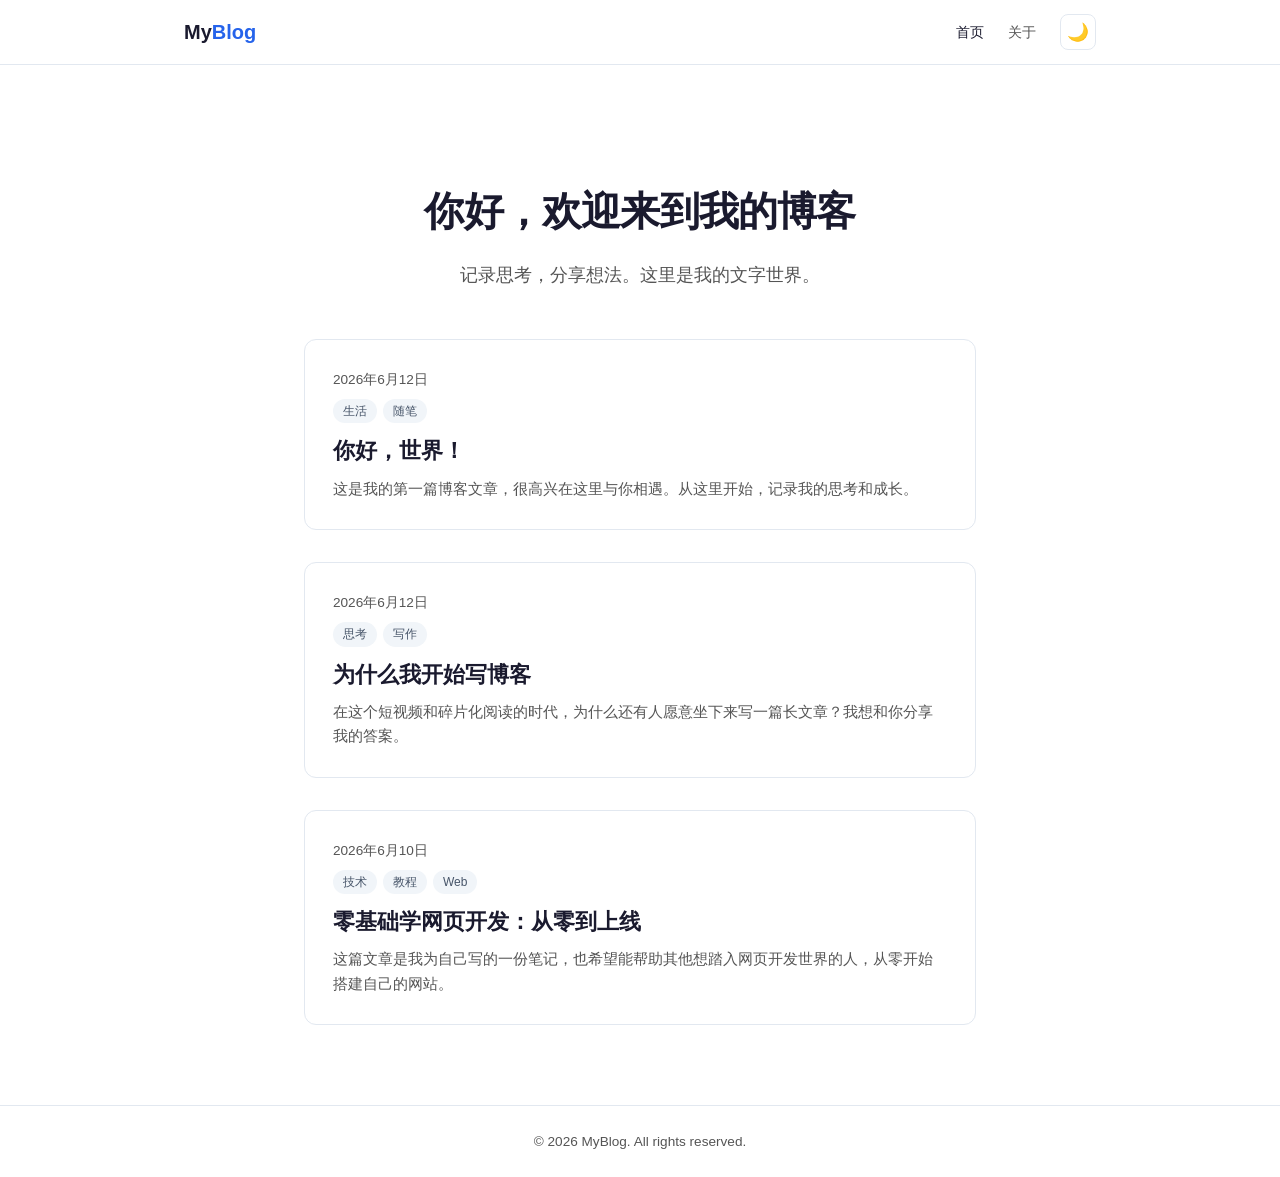
==== index.html @ 8a428417 "Add files via upload" ====
﻿<!DOCTYPE html>
<html lang="zh-CN" data-theme="light">
<head>
  <meta charset="UTF-8">
  <meta name="viewport" content="width=device-width, initial-scale=1.0">
  <title>我的博客</title>
  <link rel="stylesheet" href="css/style.css">
</head>
<body>
  <header>
    <div class="header-inner">
      <a href="/" class="logo">My<span>Blog</span></a>
      <nav>
        <a href="/" class="active">首页</a>
        <a href="/about.html">关于</a>
        <button class="theme-toggle" id="themeToggle" aria-label="切换主题">🌙</button>
      </nav>
    </div>
  </header>

  <main id="app">
    <div class="hero">
      <h1>你好，欢迎来到我的博客</h1>
      <p>记录思考，分享想法。这里是我的文字世界。</p>
    </div>
    <div id="postList" class="post-list"></div>
  </main>

  <footer>
    <p>&copy; 2026 MyBlog. All rights reserved.</p>
  </footer>

  <script src="js/main.js"></script>
</body>
</html>
---- css/style.css ----
﻿/* ===== Reset & Base ===== */
*, *::before, *::after {
  margin: 0;
  padding: 0;
  box-sizing: border-box;
}

:root {
  --bg: #ffffff;
  --bg-secondary: #f8f9fa;
  --text: #1a1a2e;
  --text-secondary: #555;
  --accent: #2563eb;
  --accent-hover: #1d4ed8;
  --border: #e2e8f0;
  --card-bg: #ffffff;
  --tag-bg: #f1f5f9;
  --tag-text: #475569;
  --code-bg: #f1f5f9;
  --blockquote-border: #2563eb;
  --blockquote-bg: #f8fafc;
  --max-width: 720px;
  --header-height: 64px;
}

[data-theme="dark"] {
  --bg: #0f172a;
  --bg-secondary: #1e293b;
  --text: #e2e8f0;
  --text-secondary: #94a3b8;
  --accent: #60a5fa;
  --accent-hover: #93c5fd;
  --border: #334155;
  --card-bg: #1e293b;
  --tag-bg: #334155;
  --tag-text: #cbd5e1;
  --code-bg: #1e293b;
  --blockquote-border: #60a5fa;
  --blockquote-bg: #1e293b;
}

html {
  font-size: 16px;
  scroll-behavior: smooth;
}

body {
  font-family: -apple-system, BlinkMacSystemFont, 'Segoe UI', Roboto, 'Noto Sans SC', sans-serif;
  background: var(--bg);
  color: var(--text);
  line-height: 1.7;
  transition: background 0.3s, color 0.3s;
  min-height: 100vh;
}

a {
  color: var(--accent);
  text-decoration: none;
  transition: color 0.2s;
}

a:hover {
  color: var(--accent-hover);
}

/* ===== Header ===== */
header {
  position: sticky;
  top: 0;
  z-index: 100;
  background: var(--bg);
  border-bottom: 1px solid var(--border);
  backdrop-filter: blur(8px);
  background: rgba(255,255,255,0.9);
}

[data-theme="dark"] header {
  background: rgba(15,23,42,0.9);
}

.header-inner {
  max-width: 960px;
  margin: 0 auto;
  height: var(--header-height);
  display: flex;
  align-items: center;
  justify-content: space-between;
  padding: 0 24px;
}

.logo {
  font-size: 1.25rem;
  font-weight: 700;
  color: var(--text);
}

.logo span {
  color: var(--accent);
}

nav {
  display: flex;
  align-items: center;
  gap: 24px;
}

nav a {
  font-size: 0.9rem;
  color: var(--text-secondary);
  font-weight: 500;
}

nav a:hover {
  color: var(--accent);
}

nav a.active {
  color: var(--text);
}

.theme-toggle {
  background: none;
  border: 1px solid var(--border);
  border-radius: 8px;
  width: 36px;
  height: 36px;
  cursor: pointer;
  display: flex;
  align-items: center;
  justify-content: center;
  color: var(--text);
  font-size: 1.1rem;
  transition: all 0.2s;
}

.theme-toggle:hover {
  background: var(--bg-secondary);
}

/* ===== Main Content ===== */
main {
  max-width: var(--max-width);
  margin: 0 auto;
  padding: 48px 24px 80px;
}

/* ===== Hero ===== */
.hero {
  text-align: center;
  padding: 64px 0 48px;
}

.hero h1 {
  font-size: 2.5rem;
  font-weight: 800;
  letter-spacing: -0.02em;
  margin-bottom: 16px;
}

.hero p {
  font-size: 1.1rem;
  color: var(--text-secondary);
  max-width: 520px;
  margin: 0 auto;
}

/* ===== Blog List ===== */
.post-list {
  display: flex;
  flex-direction: column;
  gap: 32px;
}

.post-card {
  background: var(--card-bg);
  border: 1px solid var(--border);
  border-radius: 12px;
  padding: 28px;
  transition: transform 0.2s, box-shadow 0.2s;
  cursor: pointer;
}

.post-card:hover {
  transform: translateY(-2px);
  box-shadow: 0 8px 24px rgba(0,0,0,0.06);
}

[data-theme="dark"] .post-card:hover {
  box-shadow: 0 8px 24px rgba(0,0,0,0.3);
}

.post-card .meta {
  font-size: 0.85rem;
  color: var(--text-secondary);
  margin-bottom: 8px;
  display: flex;
  align-items: center;
  gap: 12px;
}

.post-card .tags {
  display: flex;
  gap: 6px;
  flex-wrap: wrap;
  margin-bottom: 12px;
}

.post-card .tag {
  font-size: 0.75rem;
  background: var(--tag-bg);
  color: var(--tag-text);
  padding: 2px 10px;
  border-radius: 100px;
  font-weight: 500;
}

.post-card h2 {
  font-size: 1.4rem;
  font-weight: 700;
  margin-bottom: 10px;
  line-height: 1.4;
}

.post-card .excerpt {
  color: var(--text-secondary);
  font-size: 0.95rem;
  line-height: 1.6;
}

/* ===== Single Post ===== */
.post-header {
  margin-bottom: 40px;
}

.post-header .meta {
  font-size: 0.9rem;
  color: var(--text-secondary);
  margin-bottom: 12px;
  display: flex;
  align-items: center;
  gap: 12px;
  flex-wrap: wrap;
}

.post-header .tags {
  display: flex;
  gap: 6px;
  flex-wrap: wrap;
  margin-bottom: 16px;
}

.post-header .tag {
  font-size: 0.8rem;
  background: var(--tag-bg);
  color: var(--tag-text);
  padding: 2px 12px;
  border-radius: 100px;
  font-weight: 500;
}

.post-header h1 {
  font-size: 2rem;
  font-weight: 800;
  line-height: 1.3;
  letter-spacing: -0.01em;
}

.post-content {
  font-size: 1.05rem;
  line-height: 1.8;
}

.post-content h2 {
  font-size: 1.5rem;
  font-weight: 700;
  margin: 36px 0 16px;
  padding-bottom: 8px;
  border-bottom: 1px solid var(--border);
}

.post-content h3 {
  font-size: 1.2rem;
  font-weight: 600;
  margin: 28px 0 12px;
}

.post-content p {
  margin-bottom: 20px;
}

.post-content ul, .post-content ol {
  margin: 0 0 20px 24px;
}

.post-content li {
  margin-bottom: 8px;
}

.post-content blockquote {
  border-left: 4px solid var(--blockquote-border);
  background: var(--blockquote-bg);
  padding: 16px 20px;
  margin: 24px 0;
  border-radius: 0 8px 8px 0;
  color: var(--text-secondary);
  font-style: italic;
}

.post-content code {
  font-family: 'JetBrains Mono', 'Fira Code', 'Consolas', monospace;
  font-size: 0.9em;
  background: var(--code-bg);
  padding: 2px 8px;
  border-radius: 4px;
}

.post-content pre {
  background: var(--code-bg);
  border: 1px solid var(--border);
  border-radius: 8px;
  padding: 20px;
  overflow-x: auto;
  margin: 24px 0;
}

.post-content pre code {
  background: none;
  padding: 0;
  border-radius: 0;
  font-size: 0.85rem;
  line-height: 1.6;
}

.post-content img {
  max-width: 100%;
  border-radius: 8px;
  margin: 24px 0;
  border: 1px solid var(--border);
}

.post-content a {
  text-decoration: underline;
  text-underline-offset: 3px;
}

/* ===== About Page ===== */
.about-page {
  max-width: 600px;
  margin: 0 auto;
}

.about-page h1 {
  font-size: 2rem;
  font-weight: 800;
  margin-bottom: 24px;
}

.about-page p {
  margin-bottom: 16px;
  color: var(--text-secondary);
  line-height: 1.8;
}

/* ===== Footer ===== */
footer {
  border-top: 1px solid var(--border);
  padding: 24px;
  text-align: center;
  font-size: 0.85rem;
  color: var(--text-secondary);
}

/* ===== Loading & Error States ===== */
.loading {
  text-align: center;
  padding: 60px 0;
  color: var(--text-secondary);
}

.loading .spinner {
  width: 32px;
  height: 32px;
  border: 3px solid var(--border);
  border-top-color: var(--accent);
  border-radius: 50%;
  animation: spin 0.8s linear infinite;
  margin: 0 auto 12px;
}

@keyframes spin {
  to { transform: rotate(360deg); }
}

.error-state {
  text-align: center;
  padding: 60px 0;
  color: var(--text-secondary);
}

.error-state .icon {
  font-size: 2rem;
  margin-bottom: 12px;
}

.empty-state {
  text-align: center;
  padding: 60px 0;
  color: var(--text-secondary);
}

.empty-state .icon {
  font-size: 2.5rem;
  margin-bottom: 12px;
}

/* ===== Back Button ===== */
.back-btn {
  display: inline-flex;
  align-items: center;
  gap: 6px;
  font-size: 0.9rem;
  color: var(--text-secondary);
  margin-bottom: 24px;
  border: none;
  background: none;
  cursor: pointer;
  padding: 4px 0;
}

.back-btn:hover {
  color: var(--accent);
}

/* ===== Responsive ===== */
@media (max-width: 640px) {
  .hero h1 {
    font-size: 1.8rem;
  }
  .hero {
    padding: 40px 0 32px;
  }
  .post-card {
    padding: 20px;
  }
  .post-card h2 {
    font-size: 1.2rem;
  }
  .post-header h1 {
    font-size: 1.5rem;
  }
  main {
    padding: 24px 16px 60px;
  }
  .header-inner {
    padding: 0 16px;
  }
}

/* ===== Transitions ===== */
.fade-in {
  animation: fadeIn 0.4s ease;
}

@keyframes fadeIn {
  from { opacity: 0; transform: translateY(12px); }
  to { opacity: 1; transform: translateY(0); }
}
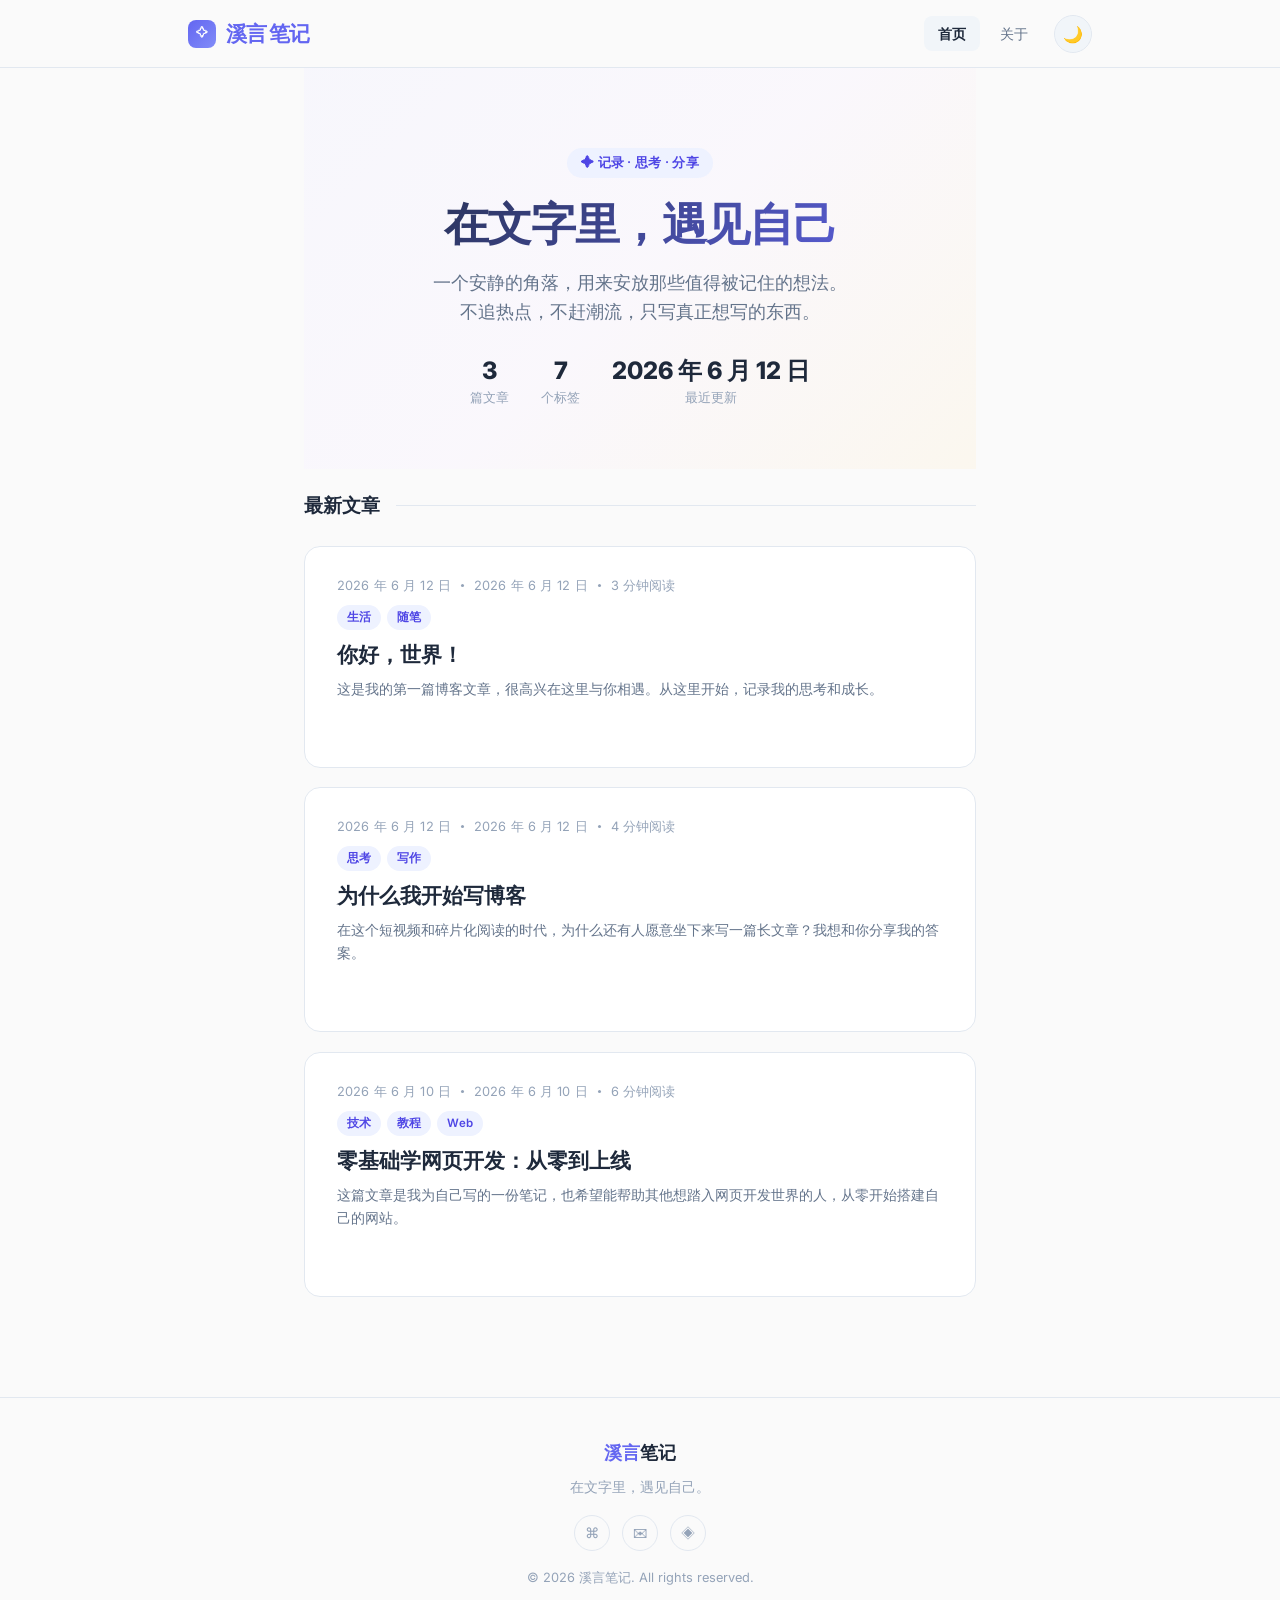
==== commit 98358059: "🎨 博客改版：全新视觉设计" ====
--- a/index.html
+++ b/index.html
@@ -3,13 +3,16 @@
 <head>
   <meta charset="UTF-8">
   <meta name="viewport" content="width=device-width, initial-scale=1.0">
-  <title>我的博客</title>
+  <title>溪言笔记 · 记录思考，分享想法</title>
   <link rel="stylesheet" href="css/style.css">
 </head>
 <body>
   <header>
     <div class="header-inner">
-      <a href="/" class="logo">My<span>Blog</span></a>
+      <a href="/" class="logo">
+        <span class="logo-icon">✧</span>
+        <span>溪言</span><span>笔记</span>
+      </a>
       <nav>
         <a href="/" class="active">首页</a>
         <a href="/about.html">关于</a>
@@ -19,15 +22,45 @@
   </header>
 
   <main id="app">
-    <div class="hero">
-      <h1>你好，欢迎来到我的博客</h1>
-      <p>记录思考，分享想法。这里是我的文字世界。</p>
+    <div class="hero fade-in">
+      <div class="hero-badge">✦ 记录 · 思考 · 分享</div>
+      <h1>在文字里，遇见自己</h1>
+      <p>一个安静的角落，用来安放那些值得被记住的想法。<br>不追热点，不赶潮流，只写真正想写的东西。</p>
+      <div class="hero-stats">
+        <div class="stat-item">
+          <div class="stat-number" id="postCount">0</div>
+          <div class="stat-label">篇文章</div>
+        </div>
+        <div class="stat-item">
+          <div class="stat-number" id="tagCount">0</div>
+          <div class="stat-label">个标签</div>
+        </div>
+        <div class="stat-item">
+          <div class="stat-number" id="updateInfo">-</div>
+          <div class="stat-label">最近更新</div>
+        </div>
+      </div>
     </div>
+
+    <div class="section-header fade-in fade-in-d1">
+      <h2>最新文章</h2>
+      <span class="section-line"></span>
+    </div>
+
     <div id="postList" class="post-list"></div>
   </main>
 
   <footer>
-    <p>&copy; 2026 MyBlog. All rights reserved.</p>
+    <div class="footer-inner">
+      <div class="footer-brand"><span>溪言</span>笔记</div>
+      <div class="footer-text">在文字里，遇见自己。</div>
+      <div class="footer-social">
+        <a href="#" title="GitHub" aria-label="GitHub">⌘</a>
+        <a href="#" title="Email" aria-label="Email">✉</a>
+        <a href="/about.html" title="关于" aria-label="关于">◈</a>
+      </div>
+      <div class="footer-copy">&copy; 2026 溪言笔记. All rights reserved.</div>
+    </div>
   </footer>
 
   <script src="js/main.js"></script>
--- a/css/style.css
+++ b/css/style.css
@@ -1,66 +1,136 @@
-﻿/* ===== Reset & Base ===== */
+﻿/* ===== 字体引入 ===== */
+@import url('https://fonts.googleapis.com/css2?family=Inter:wght@400;500;600;700;800&family=Noto+Serif+SC:wght@400;600;700&display=swap');
+
+/* ===== CSS 变量 ===== */
+:root {
+  /* 主色调 */
+  --primary: #6366f1;
+  --primary-light: #818cf8;
+  --primary-dark: #4f46e5;
+  --primary-glow: rgba(99, 102, 241, 0.15);
+  
+  /* 暖色点缀 */
+  --accent: #f59e0b;
+  --accent-light: #fbbf24;
+  
+  /* 背景色 */
+  --bg: #fafafa;
+  --bg-secondary: #f1f5f9;
+  --bg-card: #ffffff;
+  --bg-hero: linear-gradient(135deg, #eef2ff 0%, #faf5ff 50%, #fef3c7 100%);
+  
+  /* 文字色 */
+  --text: #1e293b;
+  --text-secondary: #64748b;
+  --text-tertiary: #94a3b8;
+  
+  /* 边框 */
+  --border: #e2e8f0;
+  --border-light: #f1f5f9;
+  
+  /* 标签 */
+  --tag-bg: #eef2ff;
+  --tag-text: #4f46e5;
+  
+  /* 文章 */
+  --code-bg: #f1f5f9;
+  --blockquote-border: #6366f1;
+  --blockquote-bg: #f8fafc;
+  --selection: rgba(99, 102, 241, 0.2);
+  
+  /* 布局 */
+  --max-width: 720px;
+  --max-width-wide: 960px;
+  --header-height: 68px;
+  --radius-sm: 8px;
+  --radius-md: 12px;
+  --radius-lg: 16px;
+  --radius-xl: 20px;
+}
+
+[data-theme="dark"] {
+  --primary: #818cf8;
+  --primary-light: #a5b4fc;
+  --primary-dark: #6366f1;
+  --primary-glow: rgba(129, 140, 248, 0.1);
+  
+  --accent: #fbbf24;
+  --accent-light: #fde68a;
+  
+  --bg: #0c1222;
+  --bg-secondary: #1a2332;
+  --bg-card: #151d2b;
+  --bg-hero: linear-gradient(135deg, #0c1222 0%, #151d2b 50%, #1a2332 100%);
+  
+  --text: #e2e8f0;
+  --text-secondary: #94a3b8;
+  --text-tertiary: #64748b;
+  
+  --border: #1e293b;
+  --border-light: #1a2332;
+  
+  --tag-bg: rgba(99, 102, 241, 0.15);
+  --tag-text: #a5b4fc;
+  
+  --code-bg: #1a2332;
+  --blockquote-border: #818cf8;
+  --blockquote-bg: rgba(99, 102, 241, 0.08);
+  --selection: rgba(129, 140, 248, 0.3);
+}
+
+/* ===== 全局重置 ===== */
 *, *::before, *::after {
   margin: 0;
   padding: 0;
   box-sizing: border-box;
 }
 
-:root {
-  --bg: #ffffff;
-  --bg-secondary: #f8f9fa;
-  --text: #1a1a2e;
-  --text-secondary: #555;
-  --accent: #2563eb;
-  --accent-hover: #1d4ed8;
-  --border: #e2e8f0;
-  --card-bg: #ffffff;
-  --tag-bg: #f1f5f9;
-  --tag-text: #475569;
-  --code-bg: #f1f5f9;
-  --blockquote-border: #2563eb;
-  --blockquote-bg: #f8fafc;
-  --max-width: 720px;
-  --header-height: 64px;
-}
-
-[data-theme="dark"] {
-  --bg: #0f172a;
-  --bg-secondary: #1e293b;
-  --text: #e2e8f0;
-  --text-secondary: #94a3b8;
-  --accent: #60a5fa;
-  --accent-hover: #93c5fd;
-  --border: #334155;
-  --card-bg: #1e293b;
-  --tag-bg: #334155;
-  --tag-text: #cbd5e1;
-  --code-bg: #1e293b;
-  --blockquote-border: #60a5fa;
-  --blockquote-bg: #1e293b;
-}
-
 html {
   font-size: 16px;
   scroll-behavior: smooth;
 }
 
+::selection {
+  background: var(--selection);
+}
+
 body {
-  font-family: -apple-system, BlinkMacSystemFont, 'Segoe UI', Roboto, 'Noto Sans SC', sans-serif;
+  font-family: 'Inter', -apple-system, BlinkMacSystemFont, 'Segoe UI', Roboto, 'Noto Sans SC', sans-serif;
   background: var(--bg);
   color: var(--text);
   line-height: 1.7;
-  transition: background 0.3s, color 0.3s;
+  transition: background 0.4s ease, color 0.4s ease;
   min-height: 100vh;
+  -webkit-font-smoothing: antialiased;
+  -moz-osx-font-smoothing: grayscale;
 }
 
 a {
-  color: var(--accent);
+  color: var(--primary);
   text-decoration: none;
-  transition: color 0.2s;
+  transition: color 0.2s ease;
 }
 
 a:hover {
-  color: var(--accent-hover);
+  color: var(--primary-light);
+}
+
+/* ===== 滚动条美化 ===== */
+::-webkit-scrollbar {
+  width: 8px;
+}
+
+::-webkit-scrollbar-track {
+  background: var(--bg-secondary);
+}
+
+::-webkit-scrollbar-thumb {
+  background: var(--text-tertiary);
+  border-radius: 4px;
+}
+
+::-webkit-scrollbar-thumb:hover {
+  background: var(--text-secondary);
 }
 
 /* ===== Header ===== */
@@ -68,93 +138,162 @@
   position: sticky;
   top: 0;
   z-index: 100;
-  background: var(--bg);
+  height: var(--header-height);
+  background: rgba(250, 250, 250, 0.75);
+  backdrop-filter: blur(16px) saturate(180%);
+  -webkit-backdrop-filter: blur(16px) saturate(180%);
   border-bottom: 1px solid var(--border);
-  backdrop-filter: blur(8px);
-  background: rgba(255,255,255,0.9);
+  transition: background 0.4s ease, border-color 0.4s ease;
 }
 
 [data-theme="dark"] header {
-  background: rgba(15,23,42,0.9);
+  background: rgba(12, 18, 34, 0.75);
 }
 
 .header-inner {
-  max-width: 960px;
+  max-width: var(--max-width-wide);
   margin: 0 auto;
-  height: var(--header-height);
+  height: 100%;
   display: flex;
   align-items: center;
   justify-content: space-between;
-  padding: 0 24px;
+  padding: 0 28px;
 }
 
 .logo {
-  font-size: 1.25rem;
-  font-weight: 700;
-  color: var(--text);
+  font-size: 1.3rem;
+  font-weight: 800;
+  color: var(--text);
+  letter-spacing: -0.03em;
+  display: flex;
+  align-items: center;
+  gap: 2px;
+}
+
+.logo .logo-icon {
+  width: 28px;
+  height: 28px;
+  background: linear-gradient(135deg, var(--primary), var(--primary-light));
+  border-radius: 8px;
+  display: inline-flex;
+  align-items: center;
+  justify-content: center;
+  color: white;
+  font-size: 0.75rem;
+  margin-right: 8px;
+  transition: transform 0.3s ease;
+}
+
+.logo:hover .logo-icon {
+  transform: rotate(-8deg) scale(1.05);
 }
 
 .logo span {
-  color: var(--accent);
+  color: var(--primary);
 }
 
 nav {
   display: flex;
   align-items: center;
-  gap: 24px;
+  gap: 6px;
 }
 
 nav a {
-  font-size: 0.9rem;
+  font-size: 0.875rem;
   color: var(--text-secondary);
   font-weight: 500;
+  padding: 6px 14px;
+  border-radius: var(--radius-sm);
+  transition: all 0.2s ease;
 }
 
 nav a:hover {
-  color: var(--accent);
+  color: var(--text);
+  background: var(--bg-secondary);
 }
 
 nav a.active {
   color: var(--text);
+  background: var(--bg-secondary);
+  font-weight: 600;
 }
 
 .theme-toggle {
-  background: none;
+  background: var(--bg-secondary);
   border: 1px solid var(--border);
-  border-radius: 8px;
-  width: 36px;
-  height: 36px;
+  border-radius: 50%;
+  width: 38px;
+  height: 38px;
   cursor: pointer;
   display: flex;
   align-items: center;
   justify-content: center;
-  color: var(--text);
-  font-size: 1.1rem;
-  transition: all 0.2s;
+  font-size: 1rem;
+  transition: all 0.3s ease;
+  margin-left: 6px;
+  color: var(--text);
 }
 
 .theme-toggle:hover {
-  background: var(--bg-secondary);
-}
-
-/* ===== Main Content ===== */
+  background: var(--border);
+  transform: rotate(15deg);
+}
+
+/* ===== 主内容区 ===== */
 main {
   max-width: var(--max-width);
   margin: 0 auto;
-  padding: 48px 24px 80px;
-}
-
-/* ===== Hero ===== */
+  padding: 0 24px 100px;
+  min-height: calc(100vh - var(--header-height) - 80px);
+}
+
+/* ===== Hero 区 ===== */
 .hero {
+  position: relative;
   text-align: center;
-  padding: 64px 0 48px;
+  padding: 80px 0 60px;
+  margin-bottom: 20px;
+  overflow: hidden;
+}
+
+.hero::before {
+  content: '';
+  position: absolute;
+  top: -50%;
+  left: -50%;
+  width: 200%;
+  height: 200%;
+  background: var(--bg-hero);
+  border-radius: 50%;
+  z-index: -1;
+  opacity: 0.5;
+  pointer-events: none;
+}
+
+.hero .hero-badge {
+  display: inline-flex;
+  align-items: center;
+  gap: 6px;
+  background: var(--tag-bg);
+  color: var(--tag-text);
+  font-size: 0.8rem;
+  font-weight: 600;
+  padding: 4px 14px;
+  border-radius: 100px;
+  margin-bottom: 20px;
+  letter-spacing: 0.02em;
 }
 
 .hero h1 {
-  font-size: 2.5rem;
+  font-size: 2.8rem;
   font-weight: 800;
-  letter-spacing: -0.02em;
+  letter-spacing: -0.03em;
+  line-height: 1.2;
   margin-bottom: 16px;
+  background: linear-gradient(135deg, var(--text) 0%, var(--primary) 100%);
+  -webkit-background-clip: text;
+  -webkit-text-fill-color: transparent;
+  background-clip: text;
 }
 
 .hero p {
@@ -162,84 +301,202 @@
   color: var(--text-secondary);
   max-width: 520px;
   margin: 0 auto;
-}
-
-/* ===== Blog List ===== */
+  line-height: 1.7;
+}
+
+.hero .hero-stats {
+  display: flex;
+  justify-content: center;
+  gap: 32px;
+  margin-top: 32px;
+}
+
+.hero .hero-stats .stat-item {
+  text-align: center;
+}
+
+.hero .hero-stats .stat-number {
+  font-size: 1.5rem;
+  font-weight: 800;
+  color: var(--text);
+  line-height: 1;
+}
+
+.hero .hero-stats .stat-label {
+  font-size: 0.8rem;
+  color: var(--text-tertiary);
+  margin-top: 4px;
+}
+
+/* ===== 博客列表 ===== */
 .post-list {
   display: flex;
   flex-direction: column;
-  gap: 32px;
+  gap: 20px;
+}
+
+.section-header {
+  display: flex;
+  align-items: center;
+  justify-content: space-between;
+  margin-bottom: 24px;
+}
+
+.section-header h2 {
+  font-size: 1.2rem;
+  font-weight: 700;
+  color: var(--text);
+}
+
+.section-header .section-line {
+  flex: 1;
+  height: 1px;
+  background: var(--border);
+  margin-left: 16px;
 }
 
 .post-card {
-  background: var(--card-bg);
+  position: relative;
+  background: var(--bg-card);
   border: 1px solid var(--border);
-  border-radius: 12px;
-  padding: 28px;
-  transition: transform 0.2s, box-shadow 0.2s;
+  border-radius: var(--radius-lg);
+  padding: 28px 32px;
   cursor: pointer;
+  transition: all 0.3s cubic-bezier(0.4, 0, 0.2, 1);
+  overflow: hidden;
+}
+
+.post-card::before {
+  content: '';
+  position: absolute;
+  top: 0;
+  left: 0;
+  width: 4px;
+  height: 100%;
+  background: linear-gradient(180deg, var(--primary), var(--primary-light));
+  opacity: 0;
+  transition: opacity 0.3s ease;
 }
 
 .post-card:hover {
-  transform: translateY(-2px);
-  box-shadow: 0 8px 24px rgba(0,0,0,0.06);
+  transform: translateY(-3px);
+  border-color: var(--primary);
+  box-shadow: 0 12px 32px rgba(99, 102, 241, 0.08), 0 4px 12px rgba(0, 0, 0, 0.04);
 }
 
 [data-theme="dark"] .post-card:hover {
-  box-shadow: 0 8px 24px rgba(0,0,0,0.3);
+  box-shadow: 0 12px 32px rgba(99, 102, 241, 0.12), 0 4px 12px rgba(0, 0, 0, 0.2);
+}
+
+.post-card:hover::before {
+  opacity: 1;
 }
 
 .post-card .meta {
-  font-size: 0.85rem;
-  color: var(--text-secondary);
+  font-size: 0.8rem;
+  color: var(--text-tertiary);
   margin-bottom: 8px;
   display: flex;
   align-items: center;
-  gap: 12px;
+  gap: 10px;
+  letter-spacing: 0.01em;
+}
+
+.post-card .meta .dot {
+  width: 3px;
+  height: 3px;
+  border-radius: 50%;
+  background: var(--text-tertiary);
 }
 
 .post-card .tags {
   display: flex;
   gap: 6px;
   flex-wrap: wrap;
-  margin-bottom: 12px;
+  margin-bottom: 10px;
 }
 
 .post-card .tag {
-  font-size: 0.75rem;
+  font-size: 0.72rem;
   background: var(--tag-bg);
   color: var(--tag-text);
-  padding: 2px 10px;
+  padding: 3px 10px;
   border-radius: 100px;
-  font-weight: 500;
+  font-weight: 600;
+  letter-spacing: 0.01em;
 }
 
 .post-card h2 {
-  font-size: 1.4rem;
+  font-size: 1.3rem;
   font-weight: 700;
-  margin-bottom: 10px;
+  margin-bottom: 8px;
   line-height: 1.4;
+  color: var(--text);
+  transition: color 0.2s ease;
+}
+
+.post-card:hover h2 {
+  color: var(--primary);
 }
 
 .post-card .excerpt {
   color: var(--text-secondary);
-  font-size: 0.95rem;
+  font-size: 0.9rem;
   line-height: 1.6;
 }
 
-/* ===== Single Post ===== */
+.post-card .read-more {
+  display: inline-flex;
+  align-items: center;
+  gap: 4px;
+  font-size: 0.85rem;
+  font-weight: 600;
+  color: var(--primary);
+  margin-top: 14px;
+  opacity: 0;
+  transform: translateX(-4px);
+  transition: all 0.3s ease;
+}
+
+.post-card:hover .read-more {
+  opacity: 1;
+  transform: translateX(0);
+}
+
+/* ===== 文章页 ===== */
 .post-header {
   margin-bottom: 40px;
+  padding-top: 16px;
+}
+
+.post-header .post-category {
+  display: inline-flex;
+  align-items: center;
+  gap: 6px;
+  background: var(--tag-bg);
+  color: var(--tag-text);
+  font-size: 0.8rem;
+  font-weight: 600;
+  padding: 4px 14px;
+  border-radius: 100px;
+  margin-bottom: 16px;
 }
 
 .post-header .meta {
-  font-size: 0.9rem;
-  color: var(--text-secondary);
+  font-size: 0.85rem;
+  color: var(--text-tertiary);
   margin-bottom: 12px;
   display: flex;
   align-items: center;
-  gap: 12px;
+  gap: 10px;
   flex-wrap: wrap;
+}
+
+.post-header .meta .dot {
+  width: 3px;
+  height: 3px;
+  border-radius: 50%;
+  background: var(--text-tertiary);
 }
 
 .post-header .tags {
@@ -250,46 +507,52 @@
 }
 
 .post-header .tag {
-  font-size: 0.8rem;
+  font-size: 0.78rem;
   background: var(--tag-bg);
   color: var(--tag-text);
-  padding: 2px 12px;
+  padding: 3px 12px;
   border-radius: 100px;
-  font-weight: 500;
+  font-weight: 600;
 }
 
 .post-header h1 {
-  font-size: 2rem;
+  font-size: 2.2rem;
   font-weight: 800;
-  line-height: 1.3;
-  letter-spacing: -0.01em;
+  line-height: 1.25;
+  letter-spacing: -0.02em;
+  margin-bottom: 4px;
 }
 
 .post-content {
+  font-family: 'Noto Serif SC', 'Georgia', 'Times New Roman', serif;
   font-size: 1.05rem;
-  line-height: 1.8;
+  line-height: 1.9;
+  color: var(--text);
 }
 
 .post-content h2 {
+  font-family: 'Inter', -apple-system, 'Noto Sans SC', sans-serif;
   font-size: 1.5rem;
   font-weight: 700;
-  margin: 36px 0 16px;
-  padding-bottom: 8px;
-  border-bottom: 1px solid var(--border);
+  margin: 40px 0 16px;
+  padding-bottom: 10px;
+  border-bottom: 2px solid var(--border);
+  letter-spacing: -0.01em;
 }
 
 .post-content h3 {
+  font-family: 'Inter', -apple-system, 'Noto Sans SC', sans-serif;
   font-size: 1.2rem;
   font-weight: 600;
-  margin: 28px 0 12px;
+  margin: 32px 0 12px;
 }
 
 .post-content p {
-  margin-bottom: 20px;
+  margin-bottom: 22px;
 }
 
 .post-content ul, .post-content ol {
-  margin: 0 0 20px 24px;
+  margin: 0 0 22px 24px;
 }
 
 .post-content li {
@@ -299,92 +562,324 @@
 .post-content blockquote {
   border-left: 4px solid var(--blockquote-border);
   background: var(--blockquote-bg);
-  padding: 16px 20px;
-  margin: 24px 0;
-  border-radius: 0 8px 8px 0;
+  padding: 20px 24px;
+  margin: 28px 0;
+  border-radius: 0 var(--radius-sm) var(--radius-sm) 0;
   color: var(--text-secondary);
   font-style: italic;
+  position: relative;
+}
+
+.post-content blockquote::before {
+  content: '\201C';
+  position: absolute;
+  top: -8px;
+  left: 12px;
+  font-size: 3rem;
+  color: var(--primary);
+  opacity: 0.2;
+  font-family: Georgia, serif;
+  line-height: 1;
 }
 
 .post-content code {
   font-family: 'JetBrains Mono', 'Fira Code', 'Consolas', monospace;
-  font-size: 0.9em;
+  font-size: 0.85em;
   background: var(--code-bg);
   padding: 2px 8px;
   border-radius: 4px;
+  color: var(--primary-dark);
+}
+
+[data-theme="dark"] .post-content code {
+  color: var(--primary-light);
 }
 
 .post-content pre {
   background: var(--code-bg);
   border: 1px solid var(--border);
-  border-radius: 8px;
-  padding: 20px;
+  border-radius: var(--radius-md);
+  padding: 20px 24px;
   overflow-x: auto;
-  margin: 24px 0;
+  margin: 28px 0;
 }
 
 .post-content pre code {
   background: none;
   padding: 0;
   border-radius: 0;
-  font-size: 0.85rem;
-  line-height: 1.6;
+  font-size: 0.82rem;
+  line-height: 1.7;
+  color: var(--text);
 }
 
 .post-content img {
   max-width: 100%;
-  border-radius: 8px;
-  margin: 24px 0;
+  border-radius: var(--radius-md);
+  margin: 28px 0;
   border: 1px solid var(--border);
 }
 
 .post-content a {
   text-decoration: underline;
   text-underline-offset: 3px;
-}
-
-/* ===== About Page ===== */
+  text-decoration-thickness: 1px;
+}
+
+/* 文章底部 */
+.post-footer {
+  margin-top: 60px;
+  padding-top: 28px;
+  border-top: 1px solid var(--border);
+  display: flex;
+  align-items: center;
+  justify-content: space-between;
+}
+
+.post-footer .post-nav {
+  display: flex;
+  gap: 12px;
+}
+
+.post-footer .post-nav a, .post-footer .back-home {
+  font-size: 0.85rem;
+  font-weight: 600;
+  color: var(--text-secondary);
+  display: inline-flex;
+  align-items: center;
+  gap: 6px;
+  padding: 8px 16px;
+  border-radius: var(--radius-sm);
+  border: 1px solid var(--border);
+  transition: all 0.2s ease;
+}
+
+.post-footer .post-nav a:hover, .post-footer .back-home:hover {
+  border-color: var(--primary);
+  color: var(--primary);
+  background: var(--tag-bg);
+}
+
+.post-footer .back-home {
+  background: var(--tag-bg);
+  border: 1px solid transparent;
+}
+
+/* ===== 关于页 ===== */
+.about-hero {
+  position: relative;
+  text-align: center;
+  padding: 60px 0 48px;
+  overflow: hidden;
+}
+
+.about-hero::before {
+  content: '';
+  position: absolute;
+  top: -60%;
+  left: -60%;
+  width: 220%;
+  height: 220%;
+  background: var(--bg-hero);
+  border-radius: 50%;
+  z-index: -1;
+  opacity: 0.4;
+  pointer-events: none;
+}
+
+.about-avatar {
+  width: 88px;
+  height: 88px;
+  border-radius: 50%;
+  background: linear-gradient(135deg, var(--primary), var(--primary-light), var(--accent));
+  margin: 0 auto 20px;
+  display: flex;
+  align-items: center;
+  justify-content: center;
+  font-size: 2.2rem;
+  color: white;
+  font-weight: 700;
+  box-shadow: 0 8px 24px var(--primary-glow);
+}
+
+.about-hero h1 {
+  font-size: 2rem;
+  font-weight: 800;
+  margin-bottom: 8px;
+  letter-spacing: -0.02em;
+}
+
+.about-hero p {
+  color: var(--text-secondary);
+  max-width: 500px;
+  margin: 0 auto;
+}
+
 .about-page {
   max-width: 600px;
   margin: 0 auto;
 }
 
-.about-page h1 {
-  font-size: 2rem;
-  font-weight: 800;
-  margin-bottom: 24px;
-}
-
-.about-page p {
-  margin-bottom: 16px;
+.about-section {
+  background: var(--bg-card);
+  border: 1px solid var(--border);
+  border-radius: var(--radius-lg);
+  padding: 28px 32px;
+  margin-bottom: 20px;
+  transition: box-shadow 0.3s ease;
+}
+
+.about-section:hover {
+  box-shadow: 0 4px 16px rgba(0, 0, 0, 0.04);
+}
+
+[data-theme="dark"] .about-section:hover {
+  box-shadow: 0 4px 16px rgba(0, 0, 0, 0.15);
+}
+
+.about-section h2 {
+  font-size: 1rem;
+  font-weight: 700;
+  margin-bottom: 12px;
+  display: flex;
+  align-items: center;
+  gap: 8px;
+  color: var(--text);
+}
+
+.about-section h2 .section-icon {
+  width: 28px;
+  height: 28px;
+  background: var(--tag-bg);
+  border-radius: var(--radius-sm);
+  display: inline-flex;
+  align-items: center;
+  justify-content: center;
+  font-size: 0.85rem;
+}
+
+.about-section p {
   color: var(--text-secondary);
   line-height: 1.8;
+  font-size: 0.95rem;
+}
+
+.about-section p:not(:last-child) {
+  margin-bottom: 12px;
+}
+
+.about-links {
+  display: flex;
+  gap: 10px;
+  flex-wrap: wrap;
+  margin-top: 16px;
+}
+
+.about-links a {
+  display: inline-flex;
+  align-items: center;
+  gap: 6px;
+  font-size: 0.85rem;
+  font-weight: 600;
+  padding: 8px 16px;
+  border-radius: var(--radius-sm);
+  border: 1px solid var(--border);
+  color: var(--text-secondary);
+  transition: all 0.2s ease;
+}
+
+.about-links a:hover {
+  border-color: var(--primary);
+  color: var(--primary);
+  background: var(--tag-bg);
+}
+
+.about-quote {
+  text-align: center;
+  padding: 32px;
+  margin-top: 32px;
+  font-style: italic;
+  color: var(--text-secondary);
+  border-top: 1px solid var(--border);
+  font-size: 0.95rem;
 }
 
 /* ===== Footer ===== */
 footer {
   border-top: 1px solid var(--border);
-  padding: 24px;
+  padding: 40px 24px 32px;
   text-align: center;
+}
+
+.footer-inner {
+  max-width: var(--max-width-wide);
+  margin: 0 auto;
+}
+
+.footer-brand {
+  font-size: 1.1rem;
+  font-weight: 700;
+  margin-bottom: 8px;
+  color: var(--text);
+}
+
+.footer-brand span {
+  color: var(--primary);
+}
+
+.footer-text {
   font-size: 0.85rem;
-  color: var(--text-secondary);
-}
-
-/* ===== Loading & Error States ===== */
+  color: var(--text-tertiary);
+  margin-bottom: 16px;
+}
+
+.footer-social {
+  display: flex;
+  justify-content: center;
+  gap: 12px;
+  margin-bottom: 16px;
+}
+
+.footer-social a {
+  width: 36px;
+  height: 36px;
+  border-radius: 50%;
+  border: 1px solid var(--border);
+  display: flex;
+  align-items: center;
+  justify-content: center;
+  font-size: 0.9rem;
+  color: var(--text-tertiary);
+  transition: all 0.3s ease;
+}
+
+.footer-social a:hover {
+  border-color: var(--primary);
+  color: var(--primary);
+  background: var(--tag-bg);
+  transform: translateY(-2px);
+}
+
+.footer-copy {
+  font-size: 0.8rem;
+  color: var(--text-tertiary);
+}
+
+/* ===== Loading 等状态 ===== */
 .loading {
   text-align: center;
-  padding: 60px 0;
+  padding: 80px 0;
   color: var(--text-secondary);
 }
 
 .loading .spinner {
-  width: 32px;
-  height: 32px;
+  width: 36px;
+  height: 36px;
   border: 3px solid var(--border);
-  border-top-color: var(--accent);
+  border-top-color: var(--primary);
   border-radius: 50%;
-  animation: spin 0.8s linear infinite;
-  margin: 0 auto 12px;
+  animation: spin 0.7s linear infinite;
+  margin: 0 auto 16px;
 }
 
 @keyframes spin {
@@ -393,75 +888,170 @@
 
 .error-state {
   text-align: center;
-  padding: 60px 0;
+  padding: 80px 0;
   color: var(--text-secondary);
 }
 
 .error-state .icon {
-  font-size: 2rem;
+  font-size: 2.5rem;
   margin-bottom: 12px;
+  display: block;
 }
 
 .empty-state {
   text-align: center;
-  padding: 60px 0;
+  padding: 80px 0;
   color: var(--text-secondary);
 }
 
 .empty-state .icon {
   font-size: 2.5rem;
   margin-bottom: 12px;
-}
-
-/* ===== Back Button ===== */
+  display: block;
+}
+
+/* ===== 动画 ===== */
+.fade-in {
+  opacity: 0;
+  transform: translateY(20px);
+  animation: fadeInUp 0.6s cubic-bezier(0.4, 0, 0.2, 1) forwards;
+}
+
+.fade-in-d1 { animation-delay: 0.1s; }
+.fade-in-d2 { animation-delay: 0.2s; }
+.fade-in-d3 { animation-delay: 0.3s; }
+
+@keyframes fadeInUp {
+  from {
+    opacity: 0;
+    transform: translateY(20px);
+  }
+  to {
+    opacity: 1;
+    transform: translateY(0);
+  }
+}
+
+/* 滚动入场动画 */
+.reveal {
+  opacity: 0;
+  transform: translateY(24px);
+  transition: all 0.6s cubic-bezier(0.4, 0, 0.2, 1);
+}
+
+.reveal.visible {
+  opacity: 1;
+  transform: translateY(0);
+}
+
+/* ===== Back 按钮 ===== */
 .back-btn {
   display: inline-flex;
   align-items: center;
   gap: 6px;
-  font-size: 0.9rem;
-  color: var(--text-secondary);
-  margin-bottom: 24px;
+  font-size: 0.85rem;
+  font-weight: 600;
+  color: var(--text-secondary);
+  margin-bottom: 20px;
   border: none;
   background: none;
   cursor: pointer;
-  padding: 4px 0;
+  padding: 8px 0;
+  transition: color 0.2s ease;
 }
 
 .back-btn:hover {
-  color: var(--accent);
-}
-
-/* ===== Responsive ===== */
-@media (max-width: 640px) {
+  color: var(--primary);
+}
+
+/* ===== 响应式 ===== */
+@media (max-width: 768px) {
   .hero h1 {
-    font-size: 1.8rem;
+    font-size: 2rem;
   }
   .hero {
-    padding: 40px 0 32px;
+    padding: 56px 0 40px;
+  }
+  .hero .hero-stats {
+    gap: 20px;
+  }
+  .hero .hero-stats .stat-number {
+    font-size: 1.2rem;
   }
   .post-card {
-    padding: 20px;
+    padding: 22px 24px;
   }
   .post-card h2 {
-    font-size: 1.2rem;
+    font-size: 1.15rem;
+  }
+  .post-card .read-more {
+    opacity: 1;
+    transform: translateX(0);
   }
   .post-header h1 {
-    font-size: 1.5rem;
+    font-size: 1.6rem;
   }
   main {
-    padding: 24px 16px 60px;
+    padding: 0 16px 80px;
   }
   .header-inner {
     padding: 0 16px;
   }
-}
-
-/* ===== Transitions ===== */
-.fade-in {
-  animation: fadeIn 0.4s ease;
-}
-
-@keyframes fadeIn {
-  from { opacity: 0; transform: translateY(12px); }
-  to { opacity: 1; transform: translateY(0); }
+  .about-section {
+    padding: 22px 20px;
+  }
+  .post-footer {
+    flex-direction: column;
+    gap: 12px;
+    align-items: stretch;
+  }
+  .post-footer .post-nav {
+    flex-direction: column;
+  }
+  .post-content {
+    font-size: 1rem;
+  }
+}
+
+@media (max-width: 480px) {
+  .hero h1 {
+    font-size: 1.6rem;
+  }
+  .hero p {
+    font-size: 0.95rem;
+  }
+  .post-card .meta {
+    font-size: 0.75rem;
+  }
+  .about-avatar {
+    width: 72px;
+    height: 72px;
+    font-size: 1.8rem;
+  }
+}
+
+/* ===== 文章列表项分隔装饰 ===== */
+.post-card:last-child {
+  margin-bottom: 0;
+}
+
+/* ===== 平滑过渡 ===== */
+header, .post-card, .theme-toggle, .about-section {
+  will-change: transform, opacity;
+}
+
+/* ===== 页码 / 文章计数 ===== */
+.post-count {
+  font-size: 0.8rem;
+  color: var(--text-tertiary);
+  background: var(--bg-secondary);
+  padding: 4px 12px;
+  border-radius: 100px;
+  font-weight: 500;
+}
+
+/* ===== 强调文字样式 ===== */
+.highlight-text {
+  color: var(--primary);
+  font-weight: 600;
 }
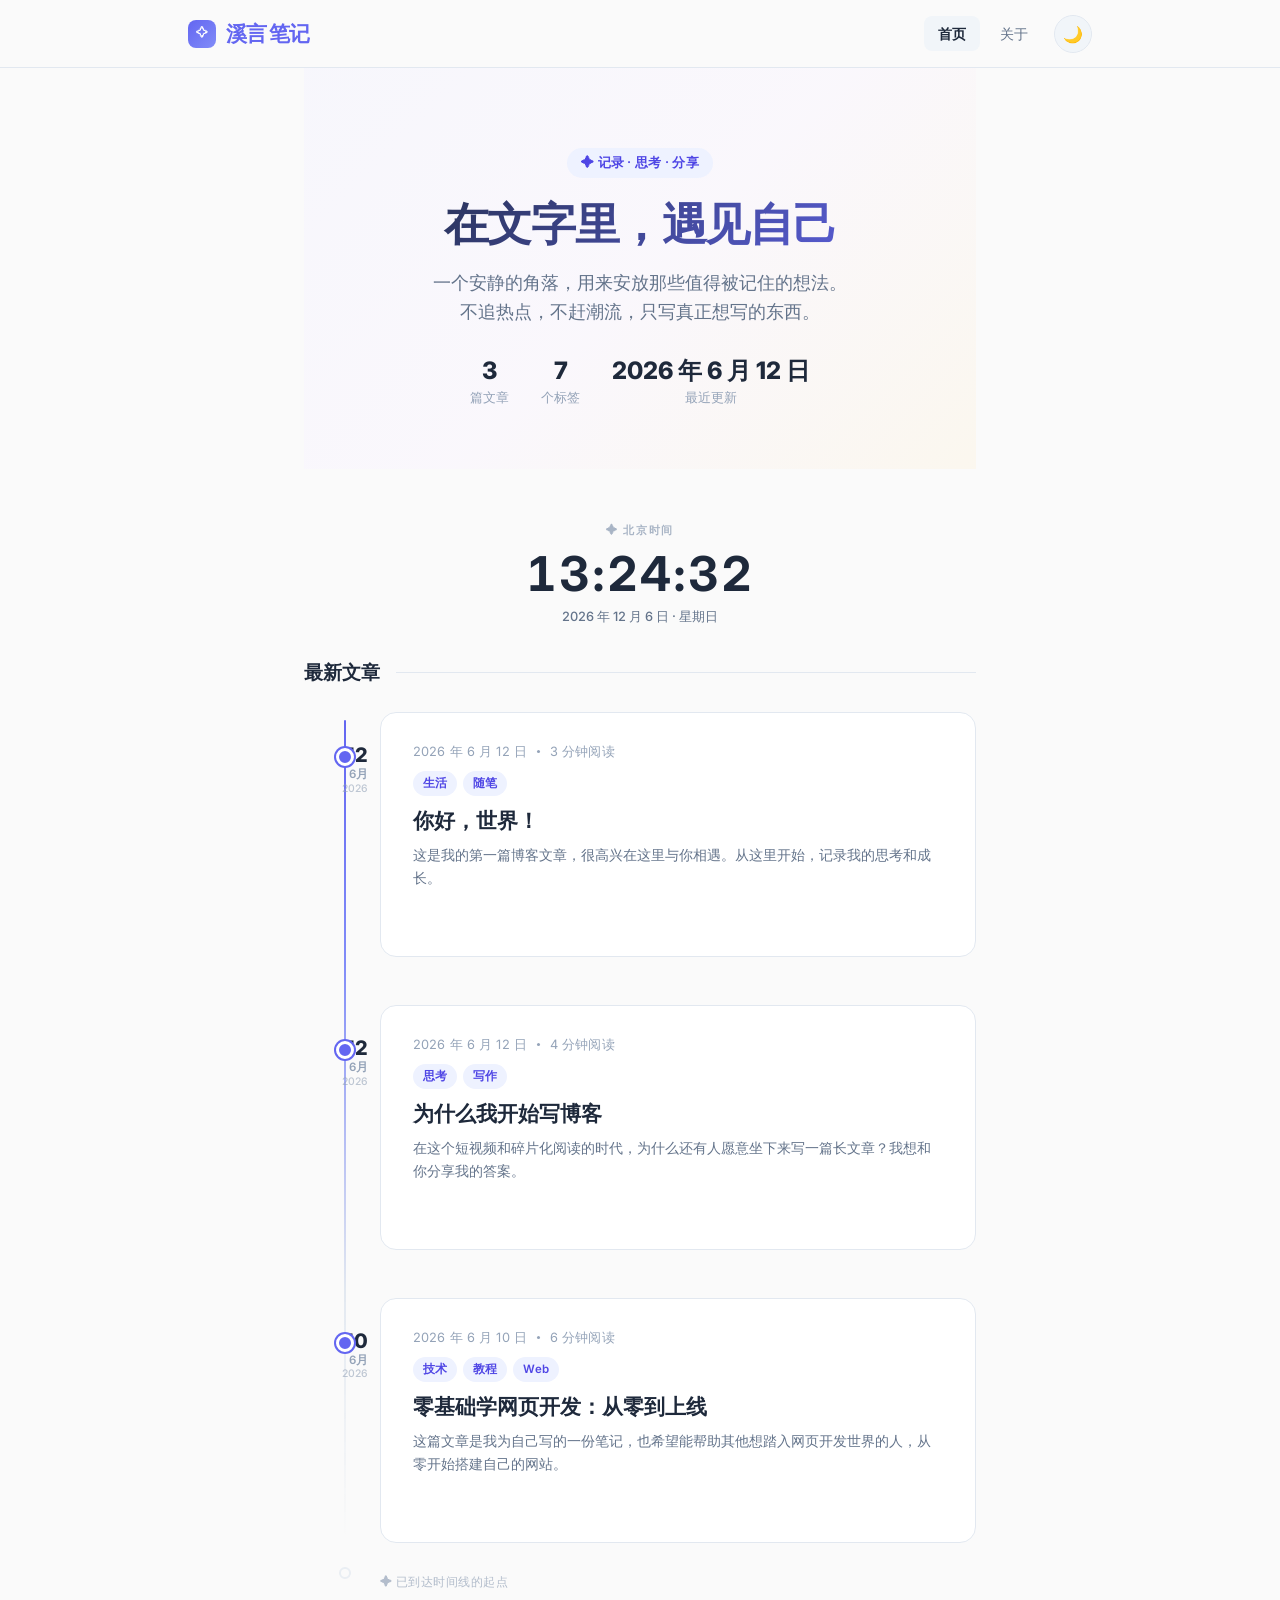
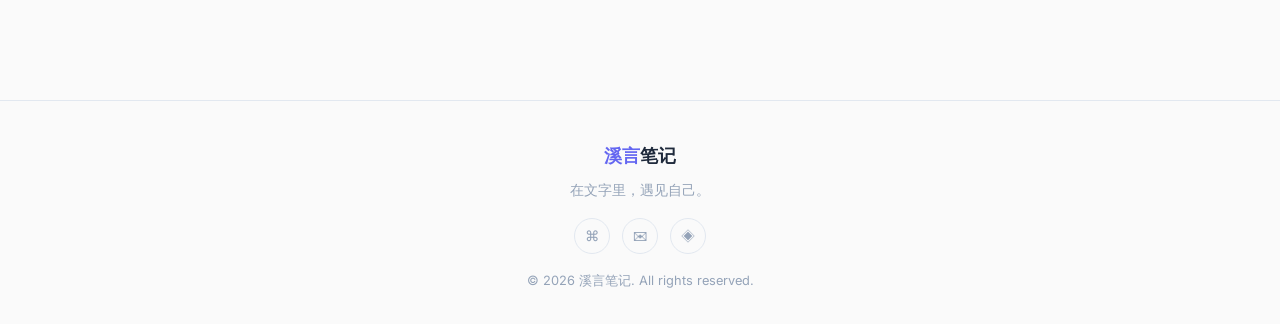
==== commit fdad41e1: "🎨 美化网站：添加北京时钟、时间线布局、主题切换 - 添加北京时间实时显示 - 添加线性时间表文章布局 - 暗色/亮色主题切换 - 毛玻璃头部、渐变 Hero、滚动动画 - 响应式设计优化" ====
--- a/index.html
+++ b/index.html
@@ -42,12 +42,20 @@
       </div>
     </div>
 
+    <!-- ===== 北京时钟 ===== -->
+    <div class="beijing-clock fade-in fade-in-d1" id="beijingClock">
+      <div class="clock-label">✦ 北京时间</div>
+      <div class="clock-time" id="clockTime">--:--:--</div>
+      <div class="clock-date" id="clockDate">----年--月--日 星期-</div>
+    </div>
+
     <div class="section-header fade-in fade-in-d1">
       <h2>最新文章</h2>
       <span class="section-line"></span>
     </div>
 
     <div id="postList" class="post-list"></div>
+    <div class="timeline-end">✦ 已到达时间线的起点</div>
   </main>
 
   <footer>
--- a/css/style.css
+++ b/css/style.css
@@ -1055,3 +1055,216 @@
   color: var(--primary);
   font-weight: 600;
 }
+
+/* ===== 北京时钟 ===== */
+.beijing-clock {
+  text-align: center;
+  padding: 32px 0 24px;
+  margin-bottom: 4px;
+  position: relative;
+}
+
+.beijing-clock .clock-label {
+  font-size: 0.7rem;
+  font-weight: 600;
+  color: var(--text-tertiary);
+  letter-spacing: 0.15em;
+  margin-bottom: 10px;
+  opacity: 0.8;
+}
+
+.beijing-clock .clock-time {
+  font-size: 3rem;
+  font-weight: 700;
+  font-variant-numeric: tabular-nums;
+  color: var(--text);
+  line-height: 1;
+  font-family: 'Inter', -apple-system, system-ui, sans-serif;
+  letter-spacing: 0.04em;
+}
+
+.beijing-clock .clock-date {
+  font-size: 0.8rem;
+  color: var(--text-secondary);
+  margin-top: 8px;
+  font-weight: 500;
+}
+
+/* 秒闪分隔符 */
+.clock-time .seconds-blink {
+  animation: blink 1s step-end infinite;
+}
+
+@keyframes blink {
+  50% { opacity: 0.3; }
+}
+
+/* ===== 时间线 ===== */
+.post-list {
+  position: relative;
+}
+
+.post-list::before {
+  content: '';
+  position: absolute;
+  left: 40px;
+  top: 8px;
+  bottom: 8px;
+  width: 2px;
+  background: linear-gradient(180deg, var(--primary) 0%, var(--primary-light) 30%, var(--border) 70%, transparent 100%);
+  z-index: 0;
+  border-radius: 1px;
+}
+
+.timeline-item {
+  position: relative;
+  padding-left: 76px;
+  margin-bottom: 28px;
+}
+
+.timeline-item:last-child {
+  margin-bottom: 0;
+}
+
+.timeline-dot {
+  position: absolute;
+  left: 32px;
+  top: 36px;
+  width: 18px;
+  height: 18px;
+  border-radius: 50%;
+  background: var(--primary);
+  border: 3px solid var(--bg-card);
+  z-index: 2;
+  box-shadow: 0 0 0 2px var(--primary);
+  transition: all 0.3s cubic-bezier(0.4, 0, 0.2, 1);
+}
+
+.timeline-item:hover .timeline-dot {
+  transform: scale(1.25);
+  box-shadow: 0 0 0 5px var(--primary-glow), 0 0 0 2px var(--primary);
+}
+
+.timeline-date {
+  position: absolute;
+  left: 0;
+  top: 32px;
+  width: 64px;
+  text-align: right;
+  font-size: 0.72rem;
+  color: var(--text-tertiary);
+  font-weight: 500;
+  line-height: 1.25;
+}
+
+.timeline-date .tl-day {
+  font-size: 1.25rem;
+  font-weight: 800;
+  color: var(--text);
+  display: block;
+  line-height: 1.1;
+}
+
+.timeline-date .tl-month {
+  display: block;
+  margin-top: 1px;
+  font-weight: 600;
+}
+
+.timeline-date .tl-year {
+  display: block;
+  font-size: 0.65rem;
+  opacity: 0.6;
+}
+
+.timeline-content {
+  position: relative;
+  z-index: 1;
+}
+
+/* 时间线终点 */
+.timeline-end {
+  position: relative;
+  padding-left: 76px;
+  padding-top: 28px;
+  padding-bottom: 8px;
+  text-align: left;
+  font-size: 0.78rem;
+  color: var(--text-tertiary);
+  font-weight: 500;
+  letter-spacing: 0.04em;
+  opacity: 0.7;
+}
+
+.timeline-end::before {
+  content: '';
+  position: absolute;
+  left: 35px;
+  top: 24px;
+  width: 12px;
+  height: 12px;
+  border: 2px solid var(--border);
+  border-radius: 50%;
+  background: var(--bg);
+  z-index: 1;
+}
+
+/* ===== 响应式 ===== */
+@media (max-width: 768px) {
+  .post-list::before {
+    left: 24px;
+  }
+  .timeline-item {
+    padding-left: 48px;
+  }
+  .timeline-date {
+    position: relative;
+    left: auto;
+    top: auto;
+    width: auto;
+    text-align: left;
+    display: flex;
+    align-items: baseline;
+    gap: 4px;
+    margin-bottom: 8px;
+    font-size: 0.72rem;
+  }
+  .timeline-date .tl-day {
+    display: inline;
+    font-size: 0.85rem;
+  }
+  .timeline-date .tl-month {
+    display: inline;
+    margin-top: 0;
+  }
+  .timeline-date .tl-year {
+    display: inline;
+    font-size: inherit;
+    opacity: 0.6;
+  }
+  .timeline-dot {
+    left: 18px;
+    top: 28px;
+    width: 14px;
+    height: 14px;
+    border-width: 2px;
+  }
+  .timeline-end {
+    padding-left: 48px;
+  }
+  .timeline-end::before {
+    left: 19px;
+    top: 24px;
+    width: 10px;
+    height: 10px;
+  }
+  .beijing-clock .clock-time {
+    font-size: 2.2rem;
+  }
+}
+
+@media (max-width: 480px) {
+  .beijing-clock .clock-time {
+    font-size: 1.8rem;
+  }
+}
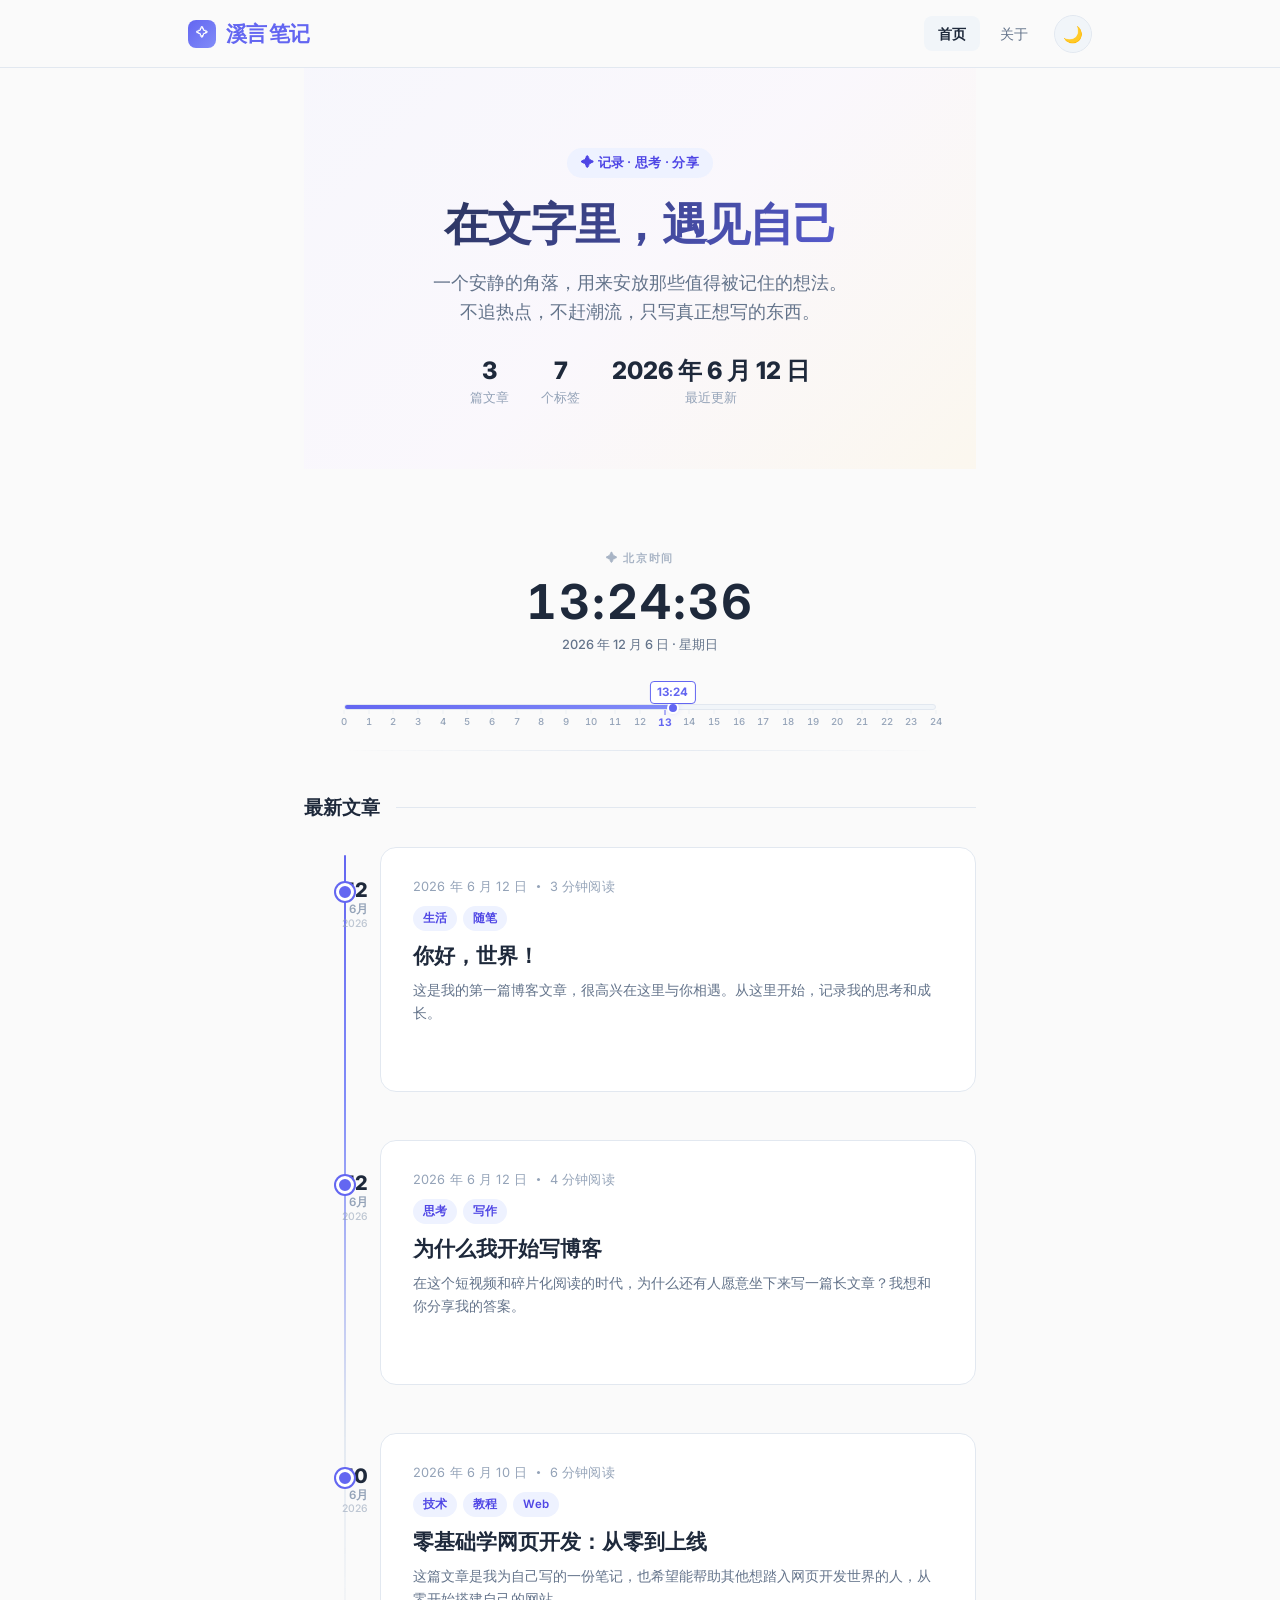
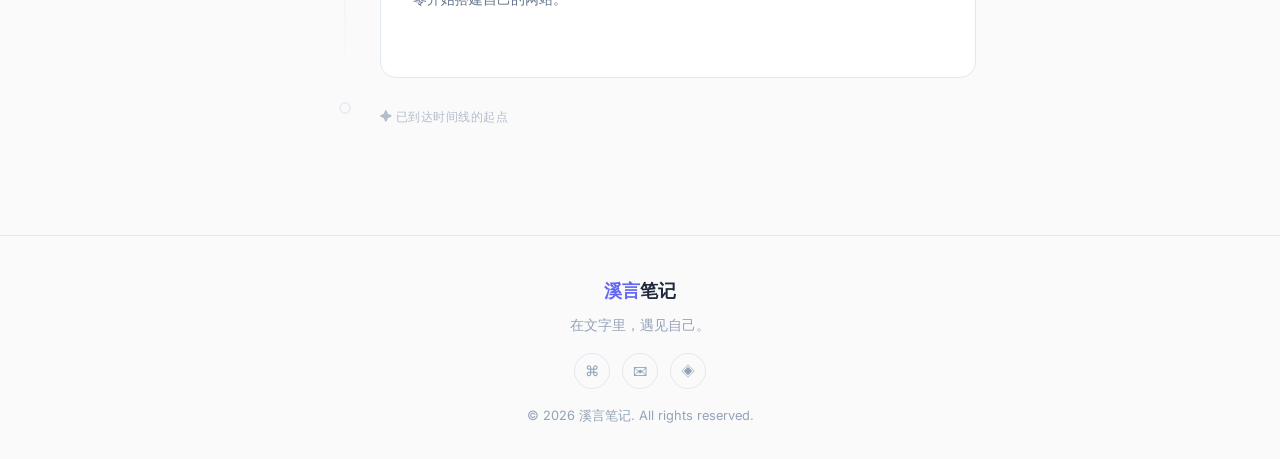
==== commit 9fdeebde: "优化网站：添加北京时钟显示 + 24小时时间线 + 整体美化" ====
--- a/index.html
+++ b/index.html
@@ -43,10 +43,19 @@
     </div>
 
     <!-- ===== 北京时钟 ===== -->
-    <div class="beijing-clock fade-in fade-in-d1" id="beijingClock">
-      <div class="clock-label">✦ 北京时间</div>
-      <div class="clock-time" id="clockTime">--:--:--</div>
-      <div class="clock-date" id="clockDate">----年--月--日 星期-</div>
+    <div class="time-section fade-in fade-in-d1" id="timeSection">
+      <div class="beijing-clock" id="beijingClock">
+        <div class="clock-label">✦ 北京时间</div>
+        <div class="clock-time" id="clockTime">--:--:--</div>
+        <div class="clock-date" id="clockDate">----年--月--日 星期-</div>
+      </div>
+      <div class="timeline-bar-container" id="timelineBar">
+        <div class="timeline-bar-track">
+          <div class="timeline-bar-progress" id="tlProgress"></div>
+          <div class="timeline-bar-marker" id="tlMarker">▸ 当前</div>
+        </div>
+        <div class="timeline-bar-labels" id="tlLabels"></div>
+      </div>
     </div>
 
     <div class="section-header fade-in fade-in-d1">
--- a/css/style.css
+++ b/css/style.css
@@ -1,1270 +1,1416 @@
-﻿/* ===== 字体引入 ===== */
-@import url('https://fonts.googleapis.com/css2?family=Inter:wght@400;500;600;700;800&family=Noto+Serif+SC:wght@400;600;700&display=swap');
-
-/* ===== CSS 变量 ===== */
-:root {
-  /* 主色调 */
-  --primary: #6366f1;
-  --primary-light: #818cf8;
-  --primary-dark: #4f46e5;
-  --primary-glow: rgba(99, 102, 241, 0.15);
-  
-  /* 暖色点缀 */
-  --accent: #f59e0b;
-  --accent-light: #fbbf24;
-  
-  /* 背景色 */
-  --bg: #fafafa;
-  --bg-secondary: #f1f5f9;
-  --bg-card: #ffffff;
-  --bg-hero: linear-gradient(135deg, #eef2ff 0%, #faf5ff 50%, #fef3c7 100%);
-  
-  /* 文字色 */
-  --text: #1e293b;
-  --text-secondary: #64748b;
-  --text-tertiary: #94a3b8;
-  
-  /* 边框 */
-  --border: #e2e8f0;
-  --border-light: #f1f5f9;
-  
-  /* 标签 */
-  --tag-bg: #eef2ff;
-  --tag-text: #4f46e5;
-  
-  /* 文章 */
-  --code-bg: #f1f5f9;
-  --blockquote-border: #6366f1;
-  --blockquote-bg: #f8fafc;
-  --selection: rgba(99, 102, 241, 0.2);
-  
-  /* 布局 */
-  --max-width: 720px;
-  --max-width-wide: 960px;
-  --header-height: 68px;
-  --radius-sm: 8px;
-  --radius-md: 12px;
-  --radius-lg: 16px;
-  --radius-xl: 20px;
-}
-
-[data-theme="dark"] {
-  --primary: #818cf8;
-  --primary-light: #a5b4fc;
-  --primary-dark: #6366f1;
-  --primary-glow: rgba(129, 140, 248, 0.1);
-  
-  --accent: #fbbf24;
-  --accent-light: #fde68a;
-  
-  --bg: #0c1222;
-  --bg-secondary: #1a2332;
-  --bg-card: #151d2b;
-  --bg-hero: linear-gradient(135deg, #0c1222 0%, #151d2b 50%, #1a2332 100%);
-  
-  --text: #e2e8f0;
-  --text-secondary: #94a3b8;
-  --text-tertiary: #64748b;
-  
-  --border: #1e293b;
-  --border-light: #1a2332;
-  
-  --tag-bg: rgba(99, 102, 241, 0.15);
-  --tag-text: #a5b4fc;
-  
-  --code-bg: #1a2332;
-  --blockquote-border: #818cf8;
-  --blockquote-bg: rgba(99, 102, 241, 0.08);
-  --selection: rgba(129, 140, 248, 0.3);
-}
-
-/* ===== 全局重置 ===== */
-*, *::before, *::after {
-  margin: 0;
-  padding: 0;
-  box-sizing: border-box;
-}
-
-html {
-  font-size: 16px;
-  scroll-behavior: smooth;
-}
-
-::selection {
-  background: var(--selection);
-}
-
-body {
-  font-family: 'Inter', -apple-system, BlinkMacSystemFont, 'Segoe UI', Roboto, 'Noto Sans SC', sans-serif;
-  background: var(--bg);
-  color: var(--text);
-  line-height: 1.7;
-  transition: background 0.4s ease, color 0.4s ease;
-  min-height: 100vh;
-  -webkit-font-smoothing: antialiased;
-  -moz-osx-font-smoothing: grayscale;
-}
-
-a {
-  color: var(--primary);
-  text-decoration: none;
-  transition: color 0.2s ease;
-}
-
-a:hover {
-  color: var(--primary-light);
-}
-
-/* ===== 滚动条美化 ===== */
-::-webkit-scrollbar {
-  width: 8px;
-}
-
-::-webkit-scrollbar-track {
-  background: var(--bg-secondary);
-}
-
-::-webkit-scrollbar-thumb {
-  background: var(--text-tertiary);
-  border-radius: 4px;
-}
-
-::-webkit-scrollbar-thumb:hover {
-  background: var(--text-secondary);
-}
-
-/* ===== Header ===== */
-header {
-  position: sticky;
-  top: 0;
-  z-index: 100;
-  height: var(--header-height);
-  background: rgba(250, 250, 250, 0.75);
-  backdrop-filter: blur(16px) saturate(180%);
-  -webkit-backdrop-filter: blur(16px) saturate(180%);
-  border-bottom: 1px solid var(--border);
-  transition: background 0.4s ease, border-color 0.4s ease;
-}
-
-[data-theme="dark"] header {
-  background: rgba(12, 18, 34, 0.75);
-}
-
-.header-inner {
-  max-width: var(--max-width-wide);
-  margin: 0 auto;
-  height: 100%;
-  display: flex;
-  align-items: center;
-  justify-content: space-between;
-  padding: 0 28px;
-}
-
-.logo {
-  font-size: 1.3rem;
-  font-weight: 800;
-  color: var(--text);
-  letter-spacing: -0.03em;
-  display: flex;
-  align-items: center;
-  gap: 2px;
-}
-
-.logo .logo-icon {
-  width: 28px;
-  height: 28px;
-  background: linear-gradient(135deg, var(--primary), var(--primary-light));
-  border-radius: 8px;
-  display: inline-flex;
-  align-items: center;
-  justify-content: center;
-  color: white;
-  font-size: 0.75rem;
-  margin-right: 8px;
-  transition: transform 0.3s ease;
-}
-
-.logo:hover .logo-icon {
-  transform: rotate(-8deg) scale(1.05);
-}
-
-.logo span {
-  color: var(--primary);
-}
-
-nav {
-  display: flex;
-  align-items: center;
-  gap: 6px;
-}
-
-nav a {
-  font-size: 0.875rem;
-  color: var(--text-secondary);
-  font-weight: 500;
-  padding: 6px 14px;
-  border-radius: var(--radius-sm);
-  transition: all 0.2s ease;
-}
-
-nav a:hover {
-  color: var(--text);
-  background: var(--bg-secondary);
-}
-
-nav a.active {
-  color: var(--text);
-  background: var(--bg-secondary);
-  font-weight: 600;
-}
-
-.theme-toggle {
-  background: var(--bg-secondary);
-  border: 1px solid var(--border);
-  border-radius: 50%;
-  width: 38px;
-  height: 38px;
-  cursor: pointer;
-  display: flex;
-  align-items: center;
-  justify-content: center;
-  font-size: 1rem;
-  transition: all 0.3s ease;
-  margin-left: 6px;
-  color: var(--text);
-}
-
-.theme-toggle:hover {
-  background: var(--border);
-  transform: rotate(15deg);
-}
-
-/* ===== 主内容区 ===== */
-main {
-  max-width: var(--max-width);
-  margin: 0 auto;
-  padding: 0 24px 100px;
-  min-height: calc(100vh - var(--header-height) - 80px);
-}
-
-/* ===== Hero 区 ===== */
-.hero {
-  position: relative;
-  text-align: center;
-  padding: 80px 0 60px;
-  margin-bottom: 20px;
-  overflow: hidden;
-}
-
-.hero::before {
-  content: '';
-  position: absolute;
-  top: -50%;
-  left: -50%;
-  width: 200%;
-  height: 200%;
-  background: var(--bg-hero);
-  border-radius: 50%;
-  z-index: -1;
-  opacity: 0.5;
-  pointer-events: none;
-}
-
-.hero .hero-badge {
-  display: inline-flex;
-  align-items: center;
-  gap: 6px;
-  background: var(--tag-bg);
-  color: var(--tag-text);
-  font-size: 0.8rem;
-  font-weight: 600;
-  padding: 4px 14px;
-  border-radius: 100px;
-  margin-bottom: 20px;
-  letter-spacing: 0.02em;
-}
-
-.hero h1 {
-  font-size: 2.8rem;
-  font-weight: 800;
-  letter-spacing: -0.03em;
-  line-height: 1.2;
-  margin-bottom: 16px;
-  background: linear-gradient(135deg, var(--text) 0%, var(--primary) 100%);
-  -webkit-background-clip: text;
-  -webkit-text-fill-color: transparent;
-  background-clip: text;
-}
-
-.hero p {
-  font-size: 1.1rem;
-  color: var(--text-secondary);
-  max-width: 520px;
-  margin: 0 auto;
-  line-height: 1.7;
-}
-
-.hero .hero-stats {
-  display: flex;
-  justify-content: center;
-  gap: 32px;
-  margin-top: 32px;
-}
-
-.hero .hero-stats .stat-item {
-  text-align: center;
-}
-
-.hero .hero-stats .stat-number {
-  font-size: 1.5rem;
-  font-weight: 800;
-  color: var(--text);
-  line-height: 1;
-}
-
-.hero .hero-stats .stat-label {
-  font-size: 0.8rem;
-  color: var(--text-tertiary);
-  margin-top: 4px;
-}
-
-/* ===== 博客列表 ===== */
-.post-list {
-  display: flex;
-  flex-direction: column;
-  gap: 20px;
-}
-
-.section-header {
-  display: flex;
-  align-items: center;
-  justify-content: space-between;
-  margin-bottom: 24px;
-}
-
-.section-header h2 {
-  font-size: 1.2rem;
-  font-weight: 700;
-  color: var(--text);
-}
-
-.section-header .section-line {
-  flex: 1;
-  height: 1px;
-  background: var(--border);
-  margin-left: 16px;
-}
-
-.post-card {
-  position: relative;
-  background: var(--bg-card);
-  border: 1px solid var(--border);
-  border-radius: var(--radius-lg);
-  padding: 28px 32px;
-  cursor: pointer;
-  transition: all 0.3s cubic-bezier(0.4, 0, 0.2, 1);
-  overflow: hidden;
-}
-
-.post-card::before {
-  content: '';
-  position: absolute;
-  top: 0;
-  left: 0;
-  width: 4px;
-  height: 100%;
-  background: linear-gradient(180deg, var(--primary), var(--primary-light));
-  opacity: 0;
-  transition: opacity 0.3s ease;
-}
-
-.post-card:hover {
-  transform: translateY(-3px);
-  border-color: var(--primary);
-  box-shadow: 0 12px 32px rgba(99, 102, 241, 0.08), 0 4px 12px rgba(0, 0, 0, 0.04);
-}
-
-[data-theme="dark"] .post-card:hover {
-  box-shadow: 0 12px 32px rgba(99, 102, 241, 0.12), 0 4px 12px rgba(0, 0, 0, 0.2);
-}
-
-.post-card:hover::before {
-  opacity: 1;
-}
-
-.post-card .meta {
-  font-size: 0.8rem;
-  color: var(--text-tertiary);
-  margin-bottom: 8px;
-  display: flex;
-  align-items: center;
-  gap: 10px;
-  letter-spacing: 0.01em;
-}
-
-.post-card .meta .dot {
-  width: 3px;
-  height: 3px;
-  border-radius: 50%;
-  background: var(--text-tertiary);
-}
-
-.post-card .tags {
-  display: flex;
-  gap: 6px;
-  flex-wrap: wrap;
-  margin-bottom: 10px;
-}
-
-.post-card .tag {
-  font-size: 0.72rem;
-  background: var(--tag-bg);
-  color: var(--tag-text);
-  padding: 3px 10px;
-  border-radius: 100px;
-  font-weight: 600;
-  letter-spacing: 0.01em;
-}
-
-.post-card h2 {
-  font-size: 1.3rem;
-  font-weight: 700;
-  margin-bottom: 8px;
-  line-height: 1.4;
-  color: var(--text);
-  transition: color 0.2s ease;
-}
-
-.post-card:hover h2 {
-  color: var(--primary);
-}
-
-.post-card .excerpt {
-  color: var(--text-secondary);
-  font-size: 0.9rem;
-  line-height: 1.6;
-}
-
-.post-card .read-more {
-  display: inline-flex;
-  align-items: center;
-  gap: 4px;
-  font-size: 0.85rem;
-  font-weight: 600;
-  color: var(--primary);
-  margin-top: 14px;
-  opacity: 0;
-  transform: translateX(-4px);
-  transition: all 0.3s ease;
-}
-
-.post-card:hover .read-more {
-  opacity: 1;
-  transform: translateX(0);
-}
-
-/* ===== 文章页 ===== */
-.post-header {
-  margin-bottom: 40px;
-  padding-top: 16px;
-}
-
-.post-header .post-category {
-  display: inline-flex;
-  align-items: center;
-  gap: 6px;
-  background: var(--tag-bg);
-  color: var(--tag-text);
-  font-size: 0.8rem;
-  font-weight: 600;
-  padding: 4px 14px;
-  border-radius: 100px;
-  margin-bottom: 16px;
-}
-
-.post-header .meta {
-  font-size: 0.85rem;
-  color: var(--text-tertiary);
-  margin-bottom: 12px;
-  display: flex;
-  align-items: center;
-  gap: 10px;
-  flex-wrap: wrap;
-}
-
-.post-header .meta .dot {
-  width: 3px;
-  height: 3px;
-  border-radius: 50%;
-  background: var(--text-tertiary);
-}
-
-.post-header .tags {
-  display: flex;
-  gap: 6px;
-  flex-wrap: wrap;
-  margin-bottom: 16px;
-}
-
-.post-header .tag {
-  font-size: 0.78rem;
-  background: var(--tag-bg);
-  color: var(--tag-text);
-  padding: 3px 12px;
-  border-radius: 100px;
-  font-weight: 600;
-}
-
-.post-header h1 {
-  font-size: 2.2rem;
-  font-weight: 800;
-  line-height: 1.25;
-  letter-spacing: -0.02em;
-  margin-bottom: 4px;
-}
-
-.post-content {
-  font-family: 'Noto Serif SC', 'Georgia', 'Times New Roman', serif;
-  font-size: 1.05rem;
-  line-height: 1.9;
-  color: var(--text);
-}
-
-.post-content h2 {
-  font-family: 'Inter', -apple-system, 'Noto Sans SC', sans-serif;
-  font-size: 1.5rem;
-  font-weight: 700;
-  margin: 40px 0 16px;
-  padding-bottom: 10px;
-  border-bottom: 2px solid var(--border);
-  letter-spacing: -0.01em;
-}
-
-.post-content h3 {
-  font-family: 'Inter', -apple-system, 'Noto Sans SC', sans-serif;
-  font-size: 1.2rem;
-  font-weight: 600;
-  margin: 32px 0 12px;
-}
-
-.post-content p {
-  margin-bottom: 22px;
-}
-
-.post-content ul, .post-content ol {
-  margin: 0 0 22px 24px;
-}
-
-.post-content li {
-  margin-bottom: 8px;
-}
-
-.post-content blockquote {
-  border-left: 4px solid var(--blockquote-border);
-  background: var(--blockquote-bg);
-  padding: 20px 24px;
-  margin: 28px 0;
-  border-radius: 0 var(--radius-sm) var(--radius-sm) 0;
-  color: var(--text-secondary);
-  font-style: italic;
-  position: relative;
-}
-
-.post-content blockquote::before {
-  content: '\201C';
-  position: absolute;
-  top: -8px;
-  left: 12px;
-  font-size: 3rem;
-  color: var(--primary);
-  opacity: 0.2;
-  font-family: Georgia, serif;
-  line-height: 1;
-}
-
-.post-content code {
-  font-family: 'JetBrains Mono', 'Fira Code', 'Consolas', monospace;
-  font-size: 0.85em;
-  background: var(--code-bg);
-  padding: 2px 8px;
-  border-radius: 4px;
-  color: var(--primary-dark);
-}
-
-[data-theme="dark"] .post-content code {
-  color: var(--primary-light);
-}
-
-.post-content pre {
-  background: var(--code-bg);
-  border: 1px solid var(--border);
-  border-radius: var(--radius-md);
-  padding: 20px 24px;
-  overflow-x: auto;
-  margin: 28px 0;
-}
-
-.post-content pre code {
-  background: none;
-  padding: 0;
-  border-radius: 0;
-  font-size: 0.82rem;
-  line-height: 1.7;
-  color: var(--text);
-}
-
-.post-content img {
-  max-width: 100%;
-  border-radius: var(--radius-md);
-  margin: 28px 0;
-  border: 1px solid var(--border);
-}
-
-.post-content a {
-  text-decoration: underline;
-  text-underline-offset: 3px;
-  text-decoration-thickness: 1px;
-}
-
-/* 文章底部 */
-.post-footer {
-  margin-top: 60px;
-  padding-top: 28px;
-  border-top: 1px solid var(--border);
-  display: flex;
-  align-items: center;
-  justify-content: space-between;
-}
-
-.post-footer .post-nav {
-  display: flex;
-  gap: 12px;
-}
-
-.post-footer .post-nav a, .post-footer .back-home {
-  font-size: 0.85rem;
-  font-weight: 600;
-  color: var(--text-secondary);
-  display: inline-flex;
-  align-items: center;
-  gap: 6px;
-  padding: 8px 16px;
-  border-radius: var(--radius-sm);
-  border: 1px solid var(--border);
-  transition: all 0.2s ease;
-}
-
-.post-footer .post-nav a:hover, .post-footer .back-home:hover {
-  border-color: var(--primary);
-  color: var(--primary);
-  background: var(--tag-bg);
-}
-
-.post-footer .back-home {
-  background: var(--tag-bg);
-  border: 1px solid transparent;
-}
-
-/* ===== 关于页 ===== */
-.about-hero {
-  position: relative;
-  text-align: center;
-  padding: 60px 0 48px;
-  overflow: hidden;
-}
-
-.about-hero::before {
-  content: '';
-  position: absolute;
-  top: -60%;
-  left: -60%;
-  width: 220%;
-  height: 220%;
-  background: var(--bg-hero);
-  border-radius: 50%;
-  z-index: -1;
-  opacity: 0.4;
-  pointer-events: none;
-}
-
-.about-avatar {
-  width: 88px;
-  height: 88px;
-  border-radius: 50%;
-  background: linear-gradient(135deg, var(--primary), var(--primary-light), var(--accent));
-  margin: 0 auto 20px;
-  display: flex;
-  align-items: center;
-  justify-content: center;
-  font-size: 2.2rem;
-  color: white;
-  font-weight: 700;
-  box-shadow: 0 8px 24px var(--primary-glow);
-}
-
-.about-hero h1 {
-  font-size: 2rem;
-  font-weight: 800;
-  margin-bottom: 8px;
-  letter-spacing: -0.02em;
-}
-
-.about-hero p {
-  color: var(--text-secondary);
-  max-width: 500px;
-  margin: 0 auto;
-}
-
-.about-page {
-  max-width: 600px;
-  margin: 0 auto;
-}
-
-.about-section {
-  background: var(--bg-card);
-  border: 1px solid var(--border);
-  border-radius: var(--radius-lg);
-  padding: 28px 32px;
-  margin-bottom: 20px;
-  transition: box-shadow 0.3s ease;
-}
-
-.about-section:hover {
-  box-shadow: 0 4px 16px rgba(0, 0, 0, 0.04);
-}
-
-[data-theme="dark"] .about-section:hover {
-  box-shadow: 0 4px 16px rgba(0, 0, 0, 0.15);
-}
-
-.about-section h2 {
-  font-size: 1rem;
-  font-weight: 700;
-  margin-bottom: 12px;
-  display: flex;
-  align-items: center;
-  gap: 8px;
-  color: var(--text);
-}
-
-.about-section h2 .section-icon {
-  width: 28px;
-  height: 28px;
-  background: var(--tag-bg);
-  border-radius: var(--radius-sm);
-  display: inline-flex;
-  align-items: center;
-  justify-content: center;
-  font-size: 0.85rem;
-}
-
-.about-section p {
-  color: var(--text-secondary);
-  line-height: 1.8;
-  font-size: 0.95rem;
-}
-
-.about-section p:not(:last-child) {
-  margin-bottom: 12px;
-}
-
-.about-links {
-  display: flex;
-  gap: 10px;
-  flex-wrap: wrap;
-  margin-top: 16px;
-}
-
-.about-links a {
-  display: inline-flex;
-  align-items: center;
-  gap: 6px;
-  font-size: 0.85rem;
-  font-weight: 600;
-  padding: 8px 16px;
-  border-radius: var(--radius-sm);
-  border: 1px solid var(--border);
-  color: var(--text-secondary);
-  transition: all 0.2s ease;
-}
-
-.about-links a:hover {
-  border-color: var(--primary);
-  color: var(--primary);
-  background: var(--tag-bg);
-}
-
-.about-quote {
-  text-align: center;
-  padding: 32px;
-  margin-top: 32px;
-  font-style: italic;
-  color: var(--text-secondary);
-  border-top: 1px solid var(--border);
-  font-size: 0.95rem;
-}
-
-/* ===== Footer ===== */
-footer {
-  border-top: 1px solid var(--border);
-  padding: 40px 24px 32px;
-  text-align: center;
-}
-
-.footer-inner {
-  max-width: var(--max-width-wide);
-  margin: 0 auto;
-}
-
-.footer-brand {
-  font-size: 1.1rem;
-  font-weight: 700;
-  margin-bottom: 8px;
-  color: var(--text);
-}
-
-.footer-brand span {
-  color: var(--primary);
-}
-
-.footer-text {
-  font-size: 0.85rem;
-  color: var(--text-tertiary);
-  margin-bottom: 16px;
-}
-
-.footer-social {
-  display: flex;
-  justify-content: center;
-  gap: 12px;
-  margin-bottom: 16px;
-}
-
-.footer-social a {
-  width: 36px;
-  height: 36px;
-  border-radius: 50%;
-  border: 1px solid var(--border);
-  display: flex;
-  align-items: center;
-  justify-content: center;
-  font-size: 0.9rem;
-  color: var(--text-tertiary);
-  transition: all 0.3s ease;
-}
-
-.footer-social a:hover {
-  border-color: var(--primary);
-  color: var(--primary);
-  background: var(--tag-bg);
-  transform: translateY(-2px);
-}
-
-.footer-copy {
-  font-size: 0.8rem;
-  color: var(--text-tertiary);
-}
-
-/* ===== Loading 等状态 ===== */
-.loading {
-  text-align: center;
-  padding: 80px 0;
-  color: var(--text-secondary);
-}
-
-.loading .spinner {
-  width: 36px;
-  height: 36px;
-  border: 3px solid var(--border);
-  border-top-color: var(--primary);
-  border-radius: 50%;
-  animation: spin 0.7s linear infinite;
-  margin: 0 auto 16px;
-}
-
-@keyframes spin {
-  to { transform: rotate(360deg); }
-}
-
-.error-state {
-  text-align: center;
-  padding: 80px 0;
-  color: var(--text-secondary);
-}
-
-.error-state .icon {
-  font-size: 2.5rem;
-  margin-bottom: 12px;
-  display: block;
-}
-
-.empty-state {
-  text-align: center;
-  padding: 80px 0;
-  color: var(--text-secondary);
-}
-
-.empty-state .icon {
-  font-size: 2.5rem;
-  margin-bottom: 12px;
-  display: block;
-}
-
-/* ===== 动画 ===== */
-.fade-in {
-  opacity: 0;
-  transform: translateY(20px);
-  animation: fadeInUp 0.6s cubic-bezier(0.4, 0, 0.2, 1) forwards;
-}
-
-.fade-in-d1 { animation-delay: 0.1s; }
-.fade-in-d2 { animation-delay: 0.2s; }
-.fade-in-d3 { animation-delay: 0.3s; }
-
-@keyframes fadeInUp {
-  from {
-    opacity: 0;
-    transform: translateY(20px);
-  }
-  to {
-    opacity: 1;
-    transform: translateY(0);
-  }
-}
-
-/* 滚动入场动画 */
-.reveal {
-  opacity: 0;
-  transform: translateY(24px);
-  transition: all 0.6s cubic-bezier(0.4, 0, 0.2, 1);
-}
-
-.reveal.visible {
-  opacity: 1;
-  transform: translateY(0);
-}
-
-/* ===== Back 按钮 ===== */
-.back-btn {
-  display: inline-flex;
-  align-items: center;
-  gap: 6px;
-  font-size: 0.85rem;
-  font-weight: 600;
-  color: var(--text-secondary);
-  margin-bottom: 20px;
-  border: none;
-  background: none;
-  cursor: pointer;
-  padding: 8px 0;
-  transition: color 0.2s ease;
-}
-
-.back-btn:hover {
-  color: var(--primary);
-}
-
-/* ===== 响应式 ===== */
-@media (max-width: 768px) {
-  .hero h1 {
-    font-size: 2rem;
-  }
-  .hero {
-    padding: 56px 0 40px;
-  }
-  .hero .hero-stats {
-    gap: 20px;
-  }
-  .hero .hero-stats .stat-number {
-    font-size: 1.2rem;
-  }
-  .post-card {
-    padding: 22px 24px;
-  }
-  .post-card h2 {
-    font-size: 1.15rem;
-  }
-  .post-card .read-more {
-    opacity: 1;
-    transform: translateX(0);
-  }
-  .post-header h1 {
-    font-size: 1.6rem;
-  }
-  main {
-    padding: 0 16px 80px;
-  }
-  .header-inner {
-    padding: 0 16px;
-  }
-  .about-section {
-    padding: 22px 20px;
-  }
-  .post-footer {
-    flex-direction: column;
-    gap: 12px;
-    align-items: stretch;
-  }
-  .post-footer .post-nav {
-    flex-direction: column;
-  }
-  .post-content {
-    font-size: 1rem;
-  }
-}
-
-@media (max-width: 480px) {
-  .hero h1 {
-    font-size: 1.6rem;
-  }
-  .hero p {
-    font-size: 0.95rem;
-  }
-  .post-card .meta {
-    font-size: 0.75rem;
-  }
-  .about-avatar {
-    width: 72px;
-    height: 72px;
-    font-size: 1.8rem;
-  }
-}
-
-/* ===== 文章列表项分隔装饰 ===== */
-.post-card:last-child {
-  margin-bottom: 0;
-}
-
-/* ===== 平滑过渡 ===== */
-header, .post-card, .theme-toggle, .about-section {
-  will-change: transform, opacity;
-}
-
-/* ===== 页码 / 文章计数 ===== */
-.post-count {
-  font-size: 0.8rem;
-  color: var(--text-tertiary);
-  background: var(--bg-secondary);
-  padding: 4px 12px;
-  border-radius: 100px;
-  font-weight: 500;
-}
-
-/* ===== 强调文字样式 ===== */
-.highlight-text {
-  color: var(--primary);
-  font-weight: 600;
-}
-
-/* ===== 北京时钟 ===== */
-.beijing-clock {
-  text-align: center;
-  padding: 32px 0 24px;
-  margin-bottom: 4px;
-  position: relative;
-}
-
-.beijing-clock .clock-label {
-  font-size: 0.7rem;
-  font-weight: 600;
-  color: var(--text-tertiary);
-  letter-spacing: 0.15em;
-  margin-bottom: 10px;
-  opacity: 0.8;
-}
-
-.beijing-clock .clock-time {
-  font-size: 3rem;
-  font-weight: 700;
-  font-variant-numeric: tabular-nums;
-  color: var(--text);
-  line-height: 1;
-  font-family: 'Inter', -apple-system, system-ui, sans-serif;
-  letter-spacing: 0.04em;
-}
-
-.beijing-clock .clock-date {
-  font-size: 0.8rem;
-  color: var(--text-secondary);
-  margin-top: 8px;
-  font-weight: 500;
-}
-
-/* 秒闪分隔符 */
-.clock-time .seconds-blink {
-  animation: blink 1s step-end infinite;
-}
-
-@keyframes blink {
-  50% { opacity: 0.3; }
-}
-
-/* ===== 时间线 ===== */
-.post-list {
-  position: relative;
-}
-
-.post-list::before {
-  content: '';
-  position: absolute;
-  left: 40px;
-  top: 8px;
-  bottom: 8px;
-  width: 2px;
-  background: linear-gradient(180deg, var(--primary) 0%, var(--primary-light) 30%, var(--border) 70%, transparent 100%);
-  z-index: 0;
-  border-radius: 1px;
-}
-
-.timeline-item {
-  position: relative;
-  padding-left: 76px;
-  margin-bottom: 28px;
-}
-
-.timeline-item:last-child {
-  margin-bottom: 0;
-}
-
-.timeline-dot {
-  position: absolute;
-  left: 32px;
-  top: 36px;
-  width: 18px;
-  height: 18px;
-  border-radius: 50%;
-  background: var(--primary);
-  border: 3px solid var(--bg-card);
-  z-index: 2;
-  box-shadow: 0 0 0 2px var(--primary);
-  transition: all 0.3s cubic-bezier(0.4, 0, 0.2, 1);
-}
-
-.timeline-item:hover .timeline-dot {
-  transform: scale(1.25);
-  box-shadow: 0 0 0 5px var(--primary-glow), 0 0 0 2px var(--primary);
-}
-
-.timeline-date {
-  position: absolute;
-  left: 0;
-  top: 32px;
-  width: 64px;
-  text-align: right;
-  font-size: 0.72rem;
-  color: var(--text-tertiary);
-  font-weight: 500;
-  line-height: 1.25;
-}
-
-.timeline-date .tl-day {
-  font-size: 1.25rem;
-  font-weight: 800;
-  color: var(--text);
-  display: block;
-  line-height: 1.1;
-}
-
-.timeline-date .tl-month {
-  display: block;
-  margin-top: 1px;
-  font-weight: 600;
-}
-
-.timeline-date .tl-year {
-  display: block;
-  font-size: 0.65rem;
-  opacity: 0.6;
-}
-
-.timeline-content {
-  position: relative;
-  z-index: 1;
-}
-
-/* 时间线终点 */
-.timeline-end {
-  position: relative;
-  padding-left: 76px;
-  padding-top: 28px;
-  padding-bottom: 8px;
-  text-align: left;
-  font-size: 0.78rem;
-  color: var(--text-tertiary);
-  font-weight: 500;
-  letter-spacing: 0.04em;
-  opacity: 0.7;
-}
-
-.timeline-end::before {
-  content: '';
-  position: absolute;
-  left: 35px;
-  top: 24px;
-  width: 12px;
-  height: 12px;
-  border: 2px solid var(--border);
-  border-radius: 50%;
-  background: var(--bg);
-  z-index: 1;
-}
-
-/* ===== 响应式 ===== */
-@media (max-width: 768px) {
-  .post-list::before {
-    left: 24px;
-  }
-  .timeline-item {
-    padding-left: 48px;
-  }
-  .timeline-date {
-    position: relative;
-    left: auto;
-    top: auto;
-    width: auto;
-    text-align: left;
-    display: flex;
-    align-items: baseline;
-    gap: 4px;
-    margin-bottom: 8px;
-    font-size: 0.72rem;
-  }
-  .timeline-date .tl-day {
-    display: inline;
-    font-size: 0.85rem;
-  }
-  .timeline-date .tl-month {
-    display: inline;
-    margin-top: 0;
-  }
-  .timeline-date .tl-year {
-    display: inline;
-    font-size: inherit;
-    opacity: 0.6;
-  }
-  .timeline-dot {
-    left: 18px;
-    top: 28px;
-    width: 14px;
-    height: 14px;
-    border-width: 2px;
-  }
-  .timeline-end {
-    padding-left: 48px;
-  }
-  .timeline-end::before {
-    left: 19px;
-    top: 24px;
-    width: 10px;
-    height: 10px;
-  }
-  .beijing-clock .clock-time {
-    font-size: 2.2rem;
-  }
-}
-
-@media (max-width: 480px) {
-  .beijing-clock .clock-time {
-    font-size: 1.8rem;
-  }
-}
+﻿/* ===== 字体引入 ===== */
+@import url('https://fonts.googleapis.com/css2?family=Inter:wght@400;500;600;700;800&family=Noto+Serif+SC:wght@400;600;700&display=swap');
+
+/* ===== CSS 变量 ===== */
+:root {
+  /* 主色调 */
+  --primary: #6366f1;
+  --primary-light: #818cf8;
+  --primary-dark: #4f46e5;
+  --primary-glow: rgba(99, 102, 241, 0.15);
+  
+  /* 暖色点缀 */
+  --accent: #f59e0b;
+  --accent-light: #fbbf24;
+  
+  /* 背景色 */
+  --bg: #fafafa;
+  --bg-secondary: #f1f5f9;
+  --bg-card: #ffffff;
+  --bg-hero: linear-gradient(135deg, #eef2ff 0%, #faf5ff 50%, #fef3c7 100%);
+  
+  /* 文字色 */
+  --text: #1e293b;
+  --text-secondary: #64748b;
+  --text-tertiary: #94a3b8;
+  
+  /* 边框 */
+  --border: #e2e8f0;
+  --border-light: #f1f5f9;
+  
+  /* 标签 */
+  --tag-bg: #eef2ff;
+  --tag-text: #4f46e5;
+  
+  /* 文章 */
+  --code-bg: #f1f5f9;
+  --blockquote-border: #6366f1;
+  --blockquote-bg: #f8fafc;
+  --selection: rgba(99, 102, 241, 0.2);
+  
+  /* 布局 */
+  --max-width: 720px;
+  --max-width-wide: 960px;
+  --header-height: 68px;
+  --radius-sm: 8px;
+  --radius-md: 12px;
+  --radius-lg: 16px;
+  --radius-xl: 20px;
+}
+
+[data-theme="dark"] {
+  --primary: #818cf8;
+  --primary-light: #a5b4fc;
+  --primary-dark: #6366f1;
+  --primary-glow: rgba(129, 140, 248, 0.1);
+  
+  --accent: #fbbf24;
+  --accent-light: #fde68a;
+  
+  --bg: #0c1222;
+  --bg-secondary: #1a2332;
+  --bg-card: #151d2b;
+  --bg-hero: linear-gradient(135deg, #0c1222 0%, #151d2b 50%, #1a2332 100%);
+  
+  --text: #e2e8f0;
+  --text-secondary: #94a3b8;
+  --text-tertiary: #64748b;
+  
+  --border: #1e293b;
+  --border-light: #1a2332;
+  
+  --tag-bg: rgba(99, 102, 241, 0.15);
+  --tag-text: #a5b4fc;
+  
+  --code-bg: #1a2332;
+  --blockquote-border: #818cf8;
+  --blockquote-bg: rgba(99, 102, 241, 0.08);
+  --selection: rgba(129, 140, 248, 0.3);
+}
+
+/* ===== 全局重置 ===== */
+*, *::before, *::after {
+  margin: 0;
+  padding: 0;
+  box-sizing: border-box;
+}
+
+html {
+  font-size: 16px;
+  scroll-behavior: smooth;
+}
+
+::selection {
+  background: var(--selection);
+}
+
+body {
+  font-family: 'Inter', -apple-system, BlinkMacSystemFont, 'Segoe UI', Roboto, 'Noto Sans SC', sans-serif;
+  background: var(--bg);
+  color: var(--text);
+  line-height: 1.7;
+  transition: background 0.4s ease, color 0.4s ease;
+  min-height: 100vh;
+  -webkit-font-smoothing: antialiased;
+  -moz-osx-font-smoothing: grayscale;
+}
+
+a {
+  color: var(--primary);
+  text-decoration: none;
+  transition: color 0.2s ease;
+}
+
+a:hover {
+  color: var(--primary-light);
+}
+
+/* ===== 滚动条美化 ===== */
+::-webkit-scrollbar {
+  width: 8px;
+}
+
+::-webkit-scrollbar-track {
+  background: var(--bg-secondary);
+}
+
+::-webkit-scrollbar-thumb {
+  background: var(--text-tertiary);
+  border-radius: 4px;
+}
+
+::-webkit-scrollbar-thumb:hover {
+  background: var(--text-secondary);
+}
+
+/* ===== Header ===== */
+header {
+  position: sticky;
+  top: 0;
+  z-index: 100;
+  height: var(--header-height);
+  background: rgba(250, 250, 250, 0.75);
+  backdrop-filter: blur(16px) saturate(180%);
+  -webkit-backdrop-filter: blur(16px) saturate(180%);
+  border-bottom: 1px solid var(--border);
+  transition: background 0.4s ease, border-color 0.4s ease;
+}
+
+[data-theme="dark"] header {
+  background: rgba(12, 18, 34, 0.75);
+}
+
+.header-inner {
+  max-width: var(--max-width-wide);
+  margin: 0 auto;
+  height: 100%;
+  display: flex;
+  align-items: center;
+  justify-content: space-between;
+  padding: 0 28px;
+}
+
+.logo {
+  font-size: 1.3rem;
+  font-weight: 800;
+  color: var(--text);
+  letter-spacing: -0.03em;
+  display: flex;
+  align-items: center;
+  gap: 2px;
+}
+
+.logo .logo-icon {
+  width: 28px;
+  height: 28px;
+  background: linear-gradient(135deg, var(--primary), var(--primary-light));
+  border-radius: 8px;
+  display: inline-flex;
+  align-items: center;
+  justify-content: center;
+  color: white;
+  font-size: 0.75rem;
+  margin-right: 8px;
+  transition: transform 0.3s ease;
+}
+
+.logo:hover .logo-icon {
+  transform: rotate(-8deg) scale(1.05);
+}
+
+.logo span {
+  color: var(--primary);
+}
+
+nav {
+  display: flex;
+  align-items: center;
+  gap: 6px;
+}
+
+nav a {
+  font-size: 0.875rem;
+  color: var(--text-secondary);
+  font-weight: 500;
+  padding: 6px 14px;
+  border-radius: var(--radius-sm);
+  transition: all 0.2s ease;
+}
+
+nav a:hover {
+  color: var(--text);
+  background: var(--bg-secondary);
+}
+
+nav a.active {
+  color: var(--text);
+  background: var(--bg-secondary);
+  font-weight: 600;
+}
+
+.theme-toggle {
+  background: var(--bg-secondary);
+  border: 1px solid var(--border);
+  border-radius: 50%;
+  width: 38px;
+  height: 38px;
+  cursor: pointer;
+  display: flex;
+  align-items: center;
+  justify-content: center;
+  font-size: 1rem;
+  transition: all 0.3s ease;
+  margin-left: 6px;
+  color: var(--text);
+}
+
+.theme-toggle:hover {
+  background: var(--border);
+  transform: rotate(15deg);
+}
+
+/* ===== 主内容区 ===== */
+main {
+  max-width: var(--max-width);
+  margin: 0 auto;
+  padding: 0 24px 100px;
+  min-height: calc(100vh - var(--header-height) - 80px);
+}
+
+/* ===== Hero 区 ===== */
+.hero {
+  position: relative;
+  text-align: center;
+  padding: 80px 0 60px;
+  margin-bottom: 20px;
+  overflow: hidden;
+}
+
+.hero::before {
+  content: '';
+  position: absolute;
+  top: -50%;
+  left: -50%;
+  width: 200%;
+  height: 200%;
+  background: var(--bg-hero);
+  border-radius: 50%;
+  z-index: -1;
+  opacity: 0.5;
+  pointer-events: none;
+}
+
+.hero .hero-badge {
+  display: inline-flex;
+  align-items: center;
+  gap: 6px;
+  background: var(--tag-bg);
+  color: var(--tag-text);
+  font-size: 0.8rem;
+  font-weight: 600;
+  padding: 4px 14px;
+  border-radius: 100px;
+  margin-bottom: 20px;
+  letter-spacing: 0.02em;
+}
+
+.hero h1 {
+  font-size: 2.8rem;
+  font-weight: 800;
+  letter-spacing: -0.03em;
+  line-height: 1.2;
+  margin-bottom: 16px;
+  background: linear-gradient(135deg, var(--text) 0%, var(--primary) 100%);
+  -webkit-background-clip: text;
+  -webkit-text-fill-color: transparent;
+  background-clip: text;
+}
+
+.hero p {
+  font-size: 1.1rem;
+  color: var(--text-secondary);
+  max-width: 520px;
+  margin: 0 auto;
+  line-height: 1.7;
+}
+
+.hero .hero-stats {
+  display: flex;
+  justify-content: center;
+  gap: 32px;
+  margin-top: 32px;
+}
+
+.hero .hero-stats .stat-item {
+  text-align: center;
+}
+
+.hero .hero-stats .stat-number {
+  font-size: 1.5rem;
+  font-weight: 800;
+  color: var(--text);
+  line-height: 1;
+}
+
+.hero .hero-stats .stat-label {
+  font-size: 0.8rem;
+  color: var(--text-tertiary);
+  margin-top: 4px;
+}
+
+/* ===== 博客列表 ===== */
+.post-list {
+  display: flex;
+  flex-direction: column;
+  gap: 20px;
+}
+
+.section-header {
+  display: flex;
+  align-items: center;
+  justify-content: space-between;
+  margin-bottom: 24px;
+}
+
+.section-header h2 {
+  font-size: 1.2rem;
+  font-weight: 700;
+  color: var(--text);
+}
+
+.section-header .section-line {
+  flex: 1;
+  height: 1px;
+  background: var(--border);
+  margin-left: 16px;
+}
+
+.post-card {
+  position: relative;
+  background: var(--bg-card);
+  border: 1px solid var(--border);
+  border-radius: var(--radius-lg);
+  padding: 28px 32px;
+  cursor: pointer;
+  transition: all 0.3s cubic-bezier(0.4, 0, 0.2, 1);
+  overflow: hidden;
+}
+
+.post-card::before {
+  content: '';
+  position: absolute;
+  top: 0;
+  left: 0;
+  width: 4px;
+  height: 100%;
+  background: linear-gradient(180deg, var(--primary), var(--primary-light));
+  opacity: 0;
+  transition: opacity 0.3s ease;
+}
+
+.post-card:hover {
+  transform: translateY(-3px);
+  border-color: var(--primary);
+  box-shadow: 0 12px 32px rgba(99, 102, 241, 0.08), 0 4px 12px rgba(0, 0, 0, 0.04);
+}
+
+[data-theme="dark"] .post-card:hover {
+  box-shadow: 0 12px 32px rgba(99, 102, 241, 0.12), 0 4px 12px rgba(0, 0, 0, 0.2);
+}
+
+.post-card:hover::before {
+  opacity: 1;
+}
+
+.post-card .meta {
+  font-size: 0.8rem;
+  color: var(--text-tertiary);
+  margin-bottom: 8px;
+  display: flex;
+  align-items: center;
+  gap: 10px;
+  letter-spacing: 0.01em;
+}
+
+.post-card .meta .dot {
+  width: 3px;
+  height: 3px;
+  border-radius: 50%;
+  background: var(--text-tertiary);
+}
+
+.post-card .tags {
+  display: flex;
+  gap: 6px;
+  flex-wrap: wrap;
+  margin-bottom: 10px;
+}
+
+.post-card .tag {
+  font-size: 0.72rem;
+  background: var(--tag-bg);
+  color: var(--tag-text);
+  padding: 3px 10px;
+  border-radius: 100px;
+  font-weight: 600;
+  letter-spacing: 0.01em;
+}
+
+.post-card h2 {
+  font-size: 1.3rem;
+  font-weight: 700;
+  margin-bottom: 8px;
+  line-height: 1.4;
+  color: var(--text);
+  transition: color 0.2s ease;
+}
+
+.post-card:hover h2 {
+  color: var(--primary);
+}
+
+.post-card .excerpt {
+  color: var(--text-secondary);
+  font-size: 0.9rem;
+  line-height: 1.6;
+}
+
+.post-card .read-more {
+  display: inline-flex;
+  align-items: center;
+  gap: 4px;
+  font-size: 0.85rem;
+  font-weight: 600;
+  color: var(--primary);
+  margin-top: 14px;
+  opacity: 0;
+  transform: translateX(-4px);
+  transition: all 0.3s ease;
+}
+
+.post-card:hover .read-more {
+  opacity: 1;
+  transform: translateX(0);
+}
+
+/* ===== 文章页 ===== */
+.post-header {
+  margin-bottom: 40px;
+  padding-top: 16px;
+}
+
+.post-header .post-category {
+  display: inline-flex;
+  align-items: center;
+  gap: 6px;
+  background: var(--tag-bg);
+  color: var(--tag-text);
+  font-size: 0.8rem;
+  font-weight: 600;
+  padding: 4px 14px;
+  border-radius: 100px;
+  margin-bottom: 16px;
+}
+
+.post-header .meta {
+  font-size: 0.85rem;
+  color: var(--text-tertiary);
+  margin-bottom: 12px;
+  display: flex;
+  align-items: center;
+  gap: 10px;
+  flex-wrap: wrap;
+}
+
+.post-header .meta .dot {
+  width: 3px;
+  height: 3px;
+  border-radius: 50%;
+  background: var(--text-tertiary);
+}
+
+.post-header .tags {
+  display: flex;
+  gap: 6px;
+  flex-wrap: wrap;
+  margin-bottom: 16px;
+}
+
+.post-header .tag {
+  font-size: 0.78rem;
+  background: var(--tag-bg);
+  color: var(--tag-text);
+  padding: 3px 12px;
+  border-radius: 100px;
+  font-weight: 600;
+}
+
+.post-header h1 {
+  font-size: 2.2rem;
+  font-weight: 800;
+  line-height: 1.25;
+  letter-spacing: -0.02em;
+  margin-bottom: 4px;
+}
+
+.post-content {
+  font-family: 'Noto Serif SC', 'Georgia', 'Times New Roman', serif;
+  font-size: 1.05rem;
+  line-height: 1.9;
+  color: var(--text);
+}
+
+.post-content h2 {
+  font-family: 'Inter', -apple-system, 'Noto Sans SC', sans-serif;
+  font-size: 1.5rem;
+  font-weight: 700;
+  margin: 40px 0 16px;
+  padding-bottom: 10px;
+  border-bottom: 2px solid var(--border);
+  letter-spacing: -0.01em;
+}
+
+.post-content h3 {
+  font-family: 'Inter', -apple-system, 'Noto Sans SC', sans-serif;
+  font-size: 1.2rem;
+  font-weight: 600;
+  margin: 32px 0 12px;
+}
+
+.post-content p {
+  margin-bottom: 22px;
+}
+
+.post-content ul, .post-content ol {
+  margin: 0 0 22px 24px;
+}
+
+.post-content li {
+  margin-bottom: 8px;
+}
+
+.post-content blockquote {
+  border-left: 4px solid var(--blockquote-border);
+  background: var(--blockquote-bg);
+  padding: 20px 24px;
+  margin: 28px 0;
+  border-radius: 0 var(--radius-sm) var(--radius-sm) 0;
+  color: var(--text-secondary);
+  font-style: italic;
+  position: relative;
+}
+
+.post-content blockquote::before {
+  content: '\201C';
+  position: absolute;
+  top: -8px;
+  left: 12px;
+  font-size: 3rem;
+  color: var(--primary);
+  opacity: 0.2;
+  font-family: Georgia, serif;
+  line-height: 1;
+}
+
+.post-content code {
+  font-family: 'JetBrains Mono', 'Fira Code', 'Consolas', monospace;
+  font-size: 0.85em;
+  background: var(--code-bg);
+  padding: 2px 8px;
+  border-radius: 4px;
+  color: var(--primary-dark);
+}
+
+[data-theme="dark"] .post-content code {
+  color: var(--primary-light);
+}
+
+.post-content pre {
+  background: var(--code-bg);
+  border: 1px solid var(--border);
+  border-radius: var(--radius-md);
+  padding: 20px 24px;
+  overflow-x: auto;
+  margin: 28px 0;
+}
+
+.post-content pre code {
+  background: none;
+  padding: 0;
+  border-radius: 0;
+  font-size: 0.82rem;
+  line-height: 1.7;
+  color: var(--text);
+}
+
+.post-content img {
+  max-width: 100%;
+  border-radius: var(--radius-md);
+  margin: 28px 0;
+  border: 1px solid var(--border);
+}
+
+.post-content a {
+  text-decoration: underline;
+  text-underline-offset: 3px;
+  text-decoration-thickness: 1px;
+}
+
+/* 文章底部 */
+.post-footer {
+  margin-top: 60px;
+  padding-top: 28px;
+  border-top: 1px solid var(--border);
+  display: flex;
+  align-items: center;
+  justify-content: space-between;
+}
+
+.post-footer .post-nav {
+  display: flex;
+  gap: 12px;
+}
+
+.post-footer .post-nav a, .post-footer .back-home {
+  font-size: 0.85rem;
+  font-weight: 600;
+  color: var(--text-secondary);
+  display: inline-flex;
+  align-items: center;
+  gap: 6px;
+  padding: 8px 16px;
+  border-radius: var(--radius-sm);
+  border: 1px solid var(--border);
+  transition: all 0.2s ease;
+}
+
+.post-footer .post-nav a:hover, .post-footer .back-home:hover {
+  border-color: var(--primary);
+  color: var(--primary);
+  background: var(--tag-bg);
+}
+
+.post-footer .back-home {
+  background: var(--tag-bg);
+  border: 1px solid transparent;
+}
+
+/* ===== 关于页 ===== */
+.about-hero {
+  position: relative;
+  text-align: center;
+  padding: 60px 0 48px;
+  overflow: hidden;
+}
+
+.about-hero::before {
+  content: '';
+  position: absolute;
+  top: -60%;
+  left: -60%;
+  width: 220%;
+  height: 220%;
+  background: var(--bg-hero);
+  border-radius: 50%;
+  z-index: -1;
+  opacity: 0.4;
+  pointer-events: none;
+}
+
+.about-avatar {
+  width: 88px;
+  height: 88px;
+  border-radius: 50%;
+  background: linear-gradient(135deg, var(--primary), var(--primary-light), var(--accent));
+  margin: 0 auto 20px;
+  display: flex;
+  align-items: center;
+  justify-content: center;
+  font-size: 2.2rem;
+  color: white;
+  font-weight: 700;
+  box-shadow: 0 8px 24px var(--primary-glow);
+}
+
+.about-hero h1 {
+  font-size: 2rem;
+  font-weight: 800;
+  margin-bottom: 8px;
+  letter-spacing: -0.02em;
+}
+
+.about-hero p {
+  color: var(--text-secondary);
+  max-width: 500px;
+  margin: 0 auto;
+}
+
+.about-page {
+  max-width: 600px;
+  margin: 0 auto;
+}
+
+.about-section {
+  background: var(--bg-card);
+  border: 1px solid var(--border);
+  border-radius: var(--radius-lg);
+  padding: 28px 32px;
+  margin-bottom: 20px;
+  transition: box-shadow 0.3s ease;
+}
+
+.about-section:hover {
+  box-shadow: 0 4px 16px rgba(0, 0, 0, 0.04);
+}
+
+[data-theme="dark"] .about-section:hover {
+  box-shadow: 0 4px 16px rgba(0, 0, 0, 0.15);
+}
+
+.about-section h2 {
+  font-size: 1rem;
+  font-weight: 700;
+  margin-bottom: 12px;
+  display: flex;
+  align-items: center;
+  gap: 8px;
+  color: var(--text);
+}
+
+.about-section h2 .section-icon {
+  width: 28px;
+  height: 28px;
+  background: var(--tag-bg);
+  border-radius: var(--radius-sm);
+  display: inline-flex;
+  align-items: center;
+  justify-content: center;
+  font-size: 0.85rem;
+}
+
+.about-section p {
+  color: var(--text-secondary);
+  line-height: 1.8;
+  font-size: 0.95rem;
+}
+
+.about-section p:not(:last-child) {
+  margin-bottom: 12px;
+}
+
+.about-links {
+  display: flex;
+  gap: 10px;
+  flex-wrap: wrap;
+  margin-top: 16px;
+}
+
+.about-links a {
+  display: inline-flex;
+  align-items: center;
+  gap: 6px;
+  font-size: 0.85rem;
+  font-weight: 600;
+  padding: 8px 16px;
+  border-radius: var(--radius-sm);
+  border: 1px solid var(--border);
+  color: var(--text-secondary);
+  transition: all 0.2s ease;
+}
+
+.about-links a:hover {
+  border-color: var(--primary);
+  color: var(--primary);
+  background: var(--tag-bg);
+}
+
+.about-quote {
+  text-align: center;
+  padding: 32px;
+  margin-top: 32px;
+  font-style: italic;
+  color: var(--text-secondary);
+  border-top: 1px solid var(--border);
+  font-size: 0.95rem;
+}
+
+/* ===== Footer ===== */
+footer {
+  border-top: 1px solid var(--border);
+  padding: 40px 24px 32px;
+  text-align: center;
+}
+
+.footer-inner {
+  max-width: var(--max-width-wide);
+  margin: 0 auto;
+}
+
+.footer-brand {
+  font-size: 1.1rem;
+  font-weight: 700;
+  margin-bottom: 8px;
+  color: var(--text);
+}
+
+.footer-brand span {
+  color: var(--primary);
+}
+
+.footer-text {
+  font-size: 0.85rem;
+  color: var(--text-tertiary);
+  margin-bottom: 16px;
+}
+
+.footer-social {
+  display: flex;
+  justify-content: center;
+  gap: 12px;
+  margin-bottom: 16px;
+}
+
+.footer-social a {
+  width: 36px;
+  height: 36px;
+  border-radius: 50%;
+  border: 1px solid var(--border);
+  display: flex;
+  align-items: center;
+  justify-content: center;
+  font-size: 0.9rem;
+  color: var(--text-tertiary);
+  transition: all 0.3s ease;
+}
+
+.footer-social a:hover {
+  border-color: var(--primary);
+  color: var(--primary);
+  background: var(--tag-bg);
+  transform: translateY(-2px);
+}
+
+.footer-copy {
+  font-size: 0.8rem;
+  color: var(--text-tertiary);
+}
+
+/* ===== Loading 等状态 ===== */
+.loading {
+  text-align: center;
+  padding: 80px 0;
+  color: var(--text-secondary);
+}
+
+.loading .spinner {
+  width: 36px;
+  height: 36px;
+  border: 3px solid var(--border);
+  border-top-color: var(--primary);
+  border-radius: 50%;
+  animation: spin 0.7s linear infinite;
+  margin: 0 auto 16px;
+}
+
+@keyframes spin {
+  to { transform: rotate(360deg); }
+}
+
+.error-state {
+  text-align: center;
+  padding: 80px 0;
+  color: var(--text-secondary);
+}
+
+.error-state .icon {
+  font-size: 2.5rem;
+  margin-bottom: 12px;
+  display: block;
+}
+
+.empty-state {
+  text-align: center;
+  padding: 80px 0;
+  color: var(--text-secondary);
+}
+
+.empty-state .icon {
+  font-size: 2.5rem;
+  margin-bottom: 12px;
+  display: block;
+}
+
+/* ===== 动画 ===== */
+.fade-in {
+  opacity: 0;
+  transform: translateY(20px);
+  animation: fadeInUp 0.6s cubic-bezier(0.4, 0, 0.2, 1) forwards;
+}
+
+.fade-in-d1 { animation-delay: 0.1s; }
+.fade-in-d2 { animation-delay: 0.2s; }
+.fade-in-d3 { animation-delay: 0.3s; }
+
+@keyframes fadeInUp {
+  from {
+    opacity: 0;
+    transform: translateY(20px);
+  }
+  to {
+    opacity: 1;
+    transform: translateY(0);
+  }
+}
+
+/* 滚动入场动画 */
+.reveal {
+  opacity: 0;
+  transform: translateY(24px);
+  transition: all 0.6s cubic-bezier(0.4, 0, 0.2, 1);
+}
+
+.reveal.visible {
+  opacity: 1;
+  transform: translateY(0);
+}
+
+/* ===== Back 按钮 ===== */
+.back-btn {
+  display: inline-flex;
+  align-items: center;
+  gap: 6px;
+  font-size: 0.85rem;
+  font-weight: 600;
+  color: var(--text-secondary);
+  margin-bottom: 20px;
+  border: none;
+  background: none;
+  cursor: pointer;
+  padding: 8px 0;
+  transition: color 0.2s ease;
+}
+
+.back-btn:hover {
+  color: var(--primary);
+}
+
+/* ===== 响应式 ===== */
+@media (max-width: 768px) {
+  .hero h1 {
+    font-size: 2rem;
+  }
+  .hero {
+    padding: 56px 0 40px;
+  }
+  .hero .hero-stats {
+    gap: 20px;
+  }
+  .hero .hero-stats .stat-number {
+    font-size: 1.2rem;
+  }
+  .post-card {
+    padding: 22px 24px;
+  }
+  .post-card h2 {
+    font-size: 1.15rem;
+  }
+  .post-card .read-more {
+    opacity: 1;
+    transform: translateX(0);
+  }
+  .post-header h1 {
+    font-size: 1.6rem;
+  }
+  main {
+    padding: 0 16px 80px;
+  }
+  .header-inner {
+    padding: 0 16px;
+  }
+  .about-section {
+    padding: 22px 20px;
+  }
+  .post-footer {
+    flex-direction: column;
+    gap: 12px;
+    align-items: stretch;
+  }
+  .post-footer .post-nav {
+    flex-direction: column;
+  }
+  .post-content {
+    font-size: 1rem;
+  }
+}
+
+@media (max-width: 480px) {
+  .hero h1 {
+    font-size: 1.6rem;
+  }
+  .hero p {
+    font-size: 0.95rem;
+  }
+  .post-card .meta {
+    font-size: 0.75rem;
+  }
+  .about-avatar {
+    width: 72px;
+    height: 72px;
+    font-size: 1.8rem;
+  }
+}
+
+/* ===== 文章列表项分隔装饰 ===== */
+.post-card:last-child {
+  margin-bottom: 0;
+}
+
+/* ===== 平滑过渡 ===== */
+header, .post-card, .theme-toggle, .about-section {
+  will-change: transform, opacity;
+}
+
+/* ===== 页码 / 文章计数 ===== */
+.post-count {
+  font-size: 0.8rem;
+  color: var(--text-tertiary);
+  background: var(--bg-secondary);
+  padding: 4px 12px;
+  border-radius: 100px;
+  font-weight: 500;
+}
+
+/* ===== 强调文字样式 ===== */
+.highlight-text {
+  color: var(--primary);
+  font-weight: 600;
+}
+
+/* ===== 北京时钟 ===== */
+.beijing-clock {
+  text-align: center;
+  padding: 32px 0 24px;
+  margin-bottom: 4px;
+  position: relative;
+}
+
+.beijing-clock .clock-label {
+  font-size: 0.7rem;
+  font-weight: 600;
+  color: var(--text-tertiary);
+  letter-spacing: 0.15em;
+  margin-bottom: 10px;
+  opacity: 0.8;
+}
+
+.beijing-clock .clock-time {
+  font-size: 3rem;
+  font-weight: 700;
+  font-variant-numeric: tabular-nums;
+  color: var(--text);
+  line-height: 1;
+  font-family: 'Inter', -apple-system, system-ui, sans-serif;
+  letter-spacing: 0.04em;
+}
+
+.beijing-clock .clock-date {
+  font-size: 0.8rem;
+  color: var(--text-secondary);
+  margin-top: 8px;
+  font-weight: 500;
+  margin-bottom: 20px;
+}
+
+/* 秒闪分隔符 */
+.clock-time .seconds-blink {
+  animation: blink 1s step-end infinite;
+}
+
+@keyframes blink {
+  50% { opacity: 0.3; }
+}
+
+/* ===== 时间显示区 ===== */
+.time-section {
+  text-align: center;
+  padding: 28px 0 16px;
+  margin-bottom: 8px;
+  position: relative;
+}
+
+/* ===== 线性时间表 ===== */
+.timeline-bar-container {
+  max-width: 600px;
+  margin: 0 auto;
+  padding: 0 4px 16px;
+  position: relative;
+}
+
+.timeline-bar-container::after {
+  content: '';
+  display: block;
+  height: 1px;
+  background: linear-gradient(90deg, transparent, var(--border), transparent);
+  margin-top: 16px;
+}
+
+.timeline-bar-track {
+  position: relative;
+  height: 6px;
+  background: var(--bg-secondary);
+  border-radius: 3px;
+  overflow: visible;
+  border: 1px solid var(--border);
+}
+
+.timeline-bar-progress {
+  position: absolute;
+  top: 0;
+  left: 0;
+  height: 100%;
+  width: 0%;
+  background: linear-gradient(90deg, var(--primary), var(--primary-light));
+  border-radius: 3px;
+  transition: width 1s linear;
+  z-index: 1;
+}
+
+.timeline-bar-progress::after {
+  content: '';
+  position: absolute;
+  right: -4px;
+  top: -3px;
+  width: 12px;
+  height: 12px;
+  background: var(--primary);
+  border: 2px solid var(--bg-card);
+  border-radius: 50%;
+  box-shadow: 0 0 6px var(--primary-glow);
+  z-index: 3;
+}
+
+.timeline-bar-marker {
+  position: absolute;
+  top: -24px;
+  transform: translateX(-50%);
+  font-size: 0.72rem;
+  font-weight: 700;
+  color: var(--primary);
+  background: var(--bg-card);
+  padding: 1px 6px;
+  border-radius: 4px;
+  border: 1px solid var(--primary);
+  white-space: nowrap;
+  z-index: 4;
+  letter-spacing: 0.02em;
+  transition: left 1s linear;
+}
+
+.timeline-bar-labels {
+  position: relative;
+  height: 20px;
+  margin-top: 4px;
+  user-select: none;
+}
+
+.tl-label {
+  position: absolute;
+  transform: translateX(-50%);
+  font-size: 0.6rem;
+  color: var(--text-tertiary);
+  font-weight: 500;
+  transition: color 0.3s ease, font-weight 0.3s ease;
+  font-variant-numeric: tabular-nums;
+}
+
+.tl-label.active {
+  color: var(--primary);
+  font-weight: 700;
+  font-size: 0.65rem;
+}
+
+.tl-label::before {
+  content: '';
+  position: absolute;
+  top: -4px;
+  left: 50%;
+  transform: translateX(-50%);
+  width: 1px;
+  height: 4px;
+  background: var(--border);
+  opacity: 0.5;
+}
+
+.tl-label.active::before {
+  background: var(--primary);
+  height: 5px;
+  opacity: 1;
+}
+
+@media (max-width: 768px) {
+  .beijing-clock .clock-time {
+    font-size: 2.2rem;
+  }
+  .timeline-bar-container {
+    max-width: 100%;
+    padding: 0 8px 14px;
+  }
+  .timeline-bar-track {
+    height: 5px;
+  }
+  .tl-label {
+    font-size: 0.5rem;
+  }
+  .tl-label.active {
+    font-size: 0.58rem;
+  }
+  .timeline-bar-marker {
+    font-size: 0.65rem;
+  }
+}
+
+@media (max-width: 480px) {
+  .beijing-clock .clock-time {
+    font-size: 1.8rem;
+  }
+}
+
+/* ===== 时间线 ===== */
+.post-list {
+  position: relative;
+}
+
+.post-list::before {
+  content: '';
+  position: absolute;
+  left: 40px;
+  top: 8px;
+  bottom: 8px;
+  width: 2px;
+  background: linear-gradient(180deg, var(--primary) 0%, var(--primary-light) 30%, var(--border) 70%, transparent 100%);
+  z-index: 0;
+  border-radius: 1px;
+}
+
+.timeline-item {
+  position: relative;
+  padding-left: 76px;
+  margin-bottom: 28px;
+}
+
+.timeline-item:last-child {
+  margin-bottom: 0;
+}
+
+.timeline-dot {
+  position: absolute;
+  left: 32px;
+  top: 36px;
+  width: 18px;
+  height: 18px;
+  border-radius: 50%;
+  background: var(--primary);
+  border: 3px solid var(--bg-card);
+  z-index: 2;
+  box-shadow: 0 0 0 2px var(--primary);
+  transition: all 0.3s cubic-bezier(0.4, 0, 0.2, 1);
+}
+
+.timeline-item:hover .timeline-dot {
+  transform: scale(1.25);
+  box-shadow: 0 0 0 5px var(--primary-glow), 0 0 0 2px var(--primary);
+}
+
+.timeline-date {
+  position: absolute;
+  left: 0;
+  top: 32px;
+  width: 64px;
+  text-align: right;
+  font-size: 0.72rem;
+  color: var(--text-tertiary);
+  font-weight: 500;
+  line-height: 1.25;
+}
+
+.timeline-date .tl-day {
+  font-size: 1.25rem;
+  font-weight: 800;
+  color: var(--text);
+  display: block;
+  line-height: 1.1;
+}
+
+.timeline-date .tl-month {
+  display: block;
+  margin-top: 1px;
+  font-weight: 600;
+}
+
+.timeline-date .tl-year {
+  display: block;
+  font-size: 0.65rem;
+  opacity: 0.6;
+}
+
+.timeline-content {
+  position: relative;
+  z-index: 1;
+}
+
+/* 时间线终点 */
+.timeline-end {
+  position: relative;
+  padding-left: 76px;
+  padding-top: 28px;
+  padding-bottom: 8px;
+  text-align: left;
+  font-size: 0.78rem;
+  color: var(--text-tertiary);
+  font-weight: 500;
+  letter-spacing: 0.04em;
+  opacity: 0.7;
+}
+
+.timeline-end::before {
+  content: '';
+  position: absolute;
+  left: 35px;
+  top: 24px;
+  width: 12px;
+  height: 12px;
+  border: 2px solid var(--border);
+  border-radius: 50%;
+  background: var(--bg);
+  z-index: 1;
+}
+
+/* ===== 响应式 ===== */
+@media (max-width: 768px) {
+  .post-list::before {
+    left: 24px;
+  }
+  .timeline-item {
+    padding-left: 48px;
+  }
+  .timeline-date {
+    position: relative;
+    left: auto;
+    top: auto;
+    width: auto;
+    text-align: left;
+    display: flex;
+    align-items: baseline;
+    gap: 4px;
+    margin-bottom: 8px;
+    font-size: 0.72rem;
+  }
+  .timeline-date .tl-day {
+    display: inline;
+    font-size: 0.85rem;
+  }
+  .timeline-date .tl-month {
+    display: inline;
+    margin-top: 0;
+  }
+  .timeline-date .tl-year {
+    display: inline;
+    font-size: inherit;
+    opacity: 0.6;
+  }
+  .timeline-dot {
+    left: 18px;
+    top: 28px;
+    width: 14px;
+    height: 14px;
+    border-width: 2px;
+  }
+  .timeline-end {
+    padding-left: 48px;
+  }
+  .timeline-end::before {
+    left: 19px;
+    top: 24px;
+    width: 10px;
+    height: 10px;
+  }
+  .beijing-clock .clock-time {
+    font-size: 2.2rem;
+  }
+}
+
+@media (max-width: 480px) {
+  .beijing-clock .clock-time {
+    font-size: 1.8rem;
+  }
+}
